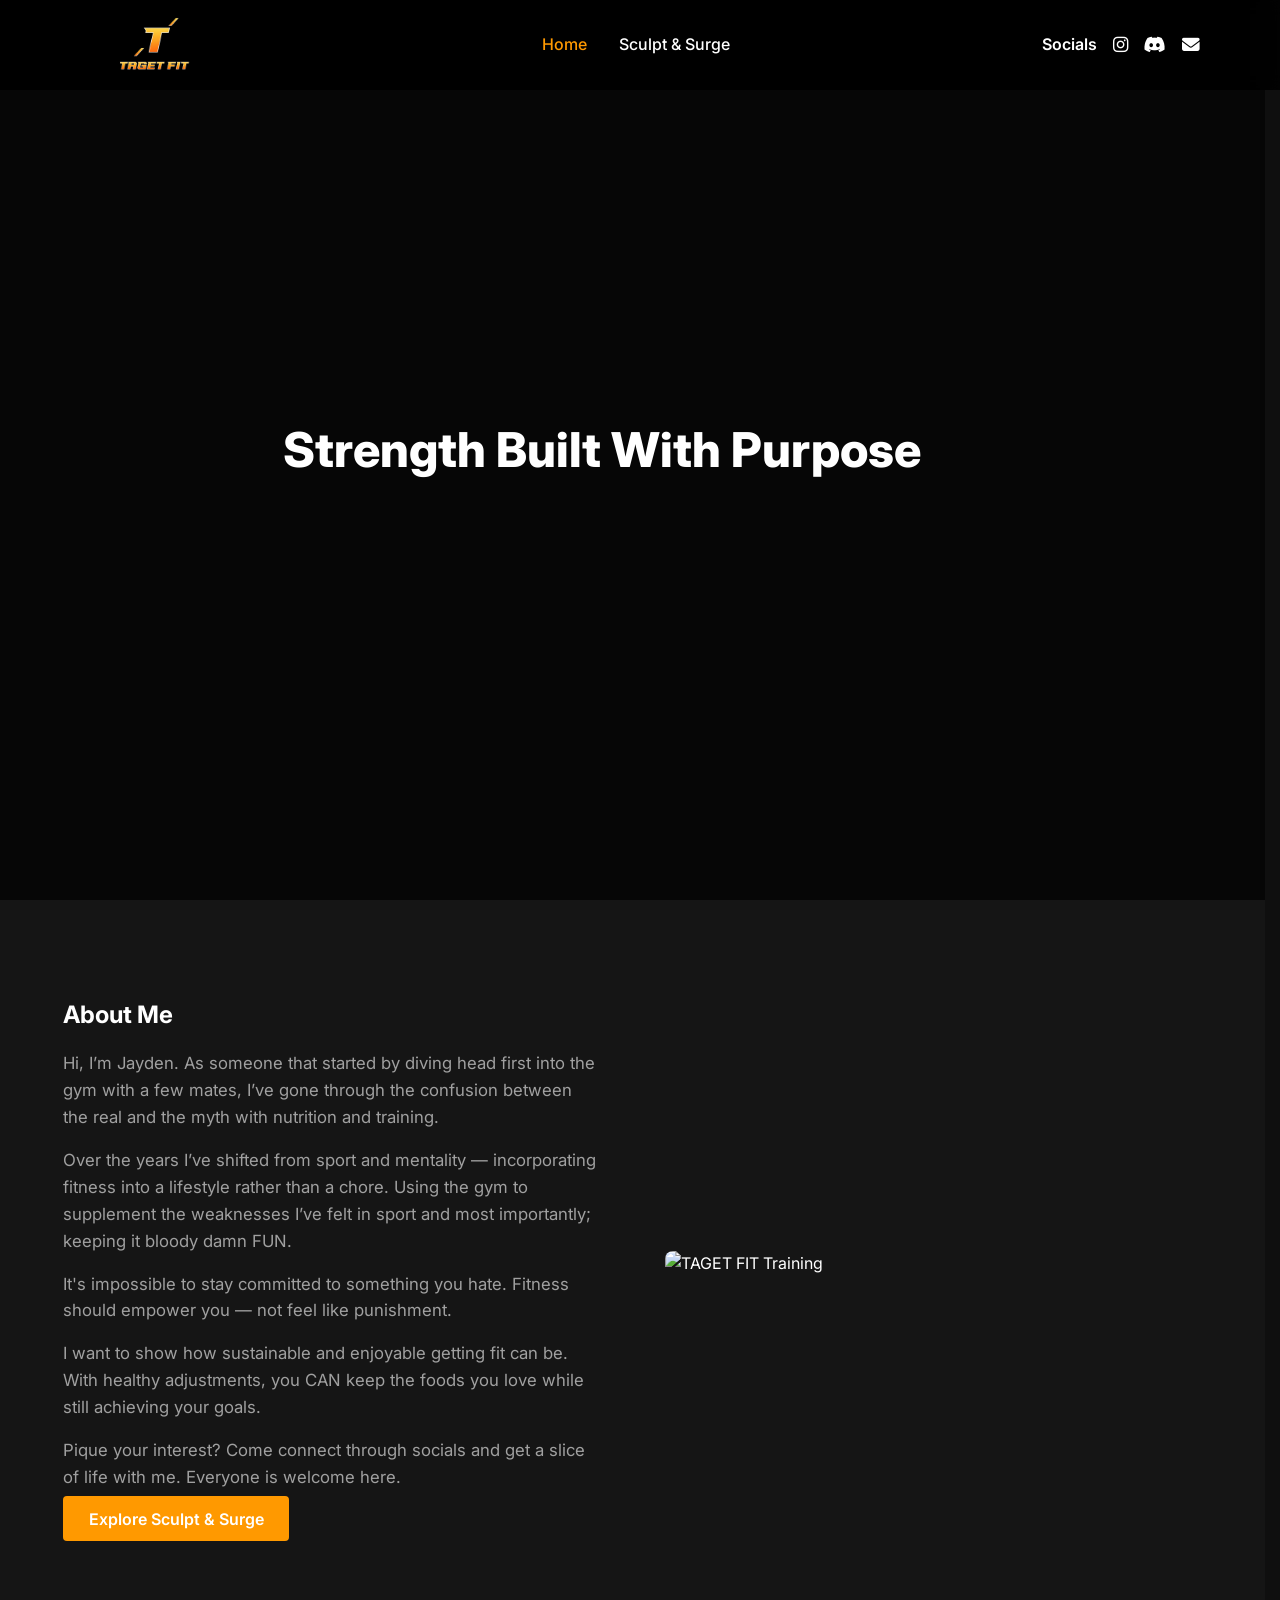
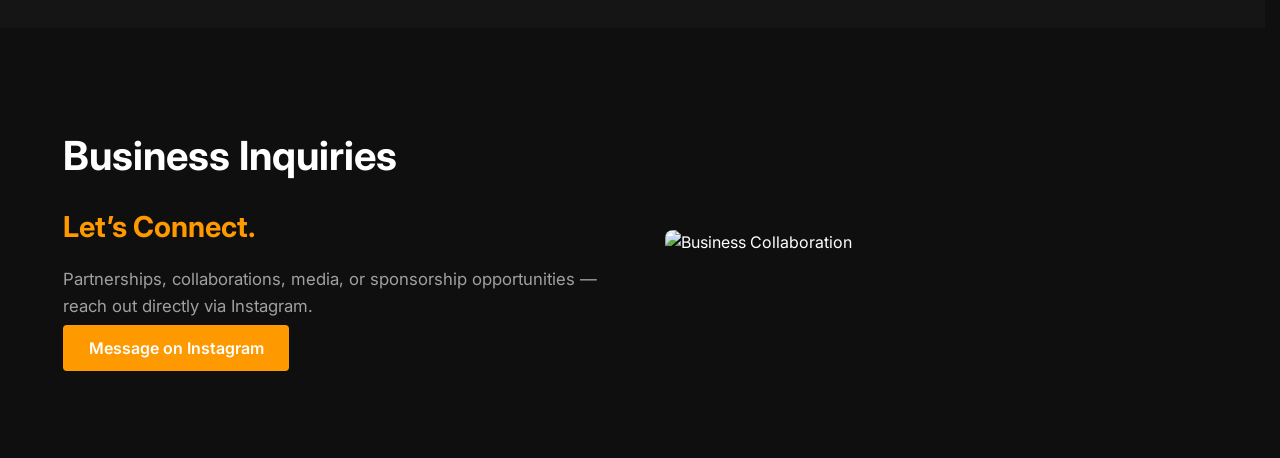
==== index.html @ 7ce8f403 "Add files via upload" ====
<!DOCTYPE html>
<html lang="en">
  
<head>
  <meta charset="UTF-8" />
  <meta name="viewport" content="width=device-width, initial-scale=1.0" />
  <meta name="description" content="TAGET FIT personal training in Sydney. Structured strength and fat loss programs built for real results." />
  <title>TAGET FIT | Personal Training Sydney</title>

  <link rel="preconnect" href="https://fonts.googleapis.com">
  <link href="https://fonts.googleapis.com/css2?family=Inter:wght@400;600;700;800&display=swap" rel="stylesheet">

  <link rel="stylesheet" href="./css/style.css">
  <link rel="stylesheet" href="https://cdnjs.cloudflare.com/ajax/libs/font-awesome/6.5.0/css/all.min.css">
</head>
<body>

<header class="navbar">
  <div class="container nav-content">
    <a href="index.html" class="logo">
      <img src="assets/logo.png" alt="TAGET FIT Logo">
    </a>
    <nav>
      <ul class="nav-links">
        <li><a href="index.html" class="active">Home</a></li>
        <li><a href="sculptandsurge.html">Sculpt & Surge</a></li>
        <!-- <li><a href="about.html">About</a></li>
        <li><a href="contact.html">Contact</a></li> -->
      </ul>
    </nav>
    <div class="nav-socials">
      <span class="social-label">Socials</span>

      <a href="https://www.instagram.com/taget_fit/?hl=en" target="_blank" class="social-icon">
        <i class="fab fa-instagram"></i>
      </a>

      <a href="https://discord.gg/jQryBeS4" target="_blank" class="social-icon">
        <i class="fab fa-discord"></i>
      </a>

      <a href="mailto:tagetfitnow@gmail.com" class="social-icon">
        <i class="fas fa-envelope"></i>
      </a>
    </div>
  </div>
</header>

<!-- ===== HERO VIDEO ===== -->
<section class="hero-video">
  <video autoplay muted loop playsinline class="hero-bg-video">
    <source src="assets/video.mp4" type="video/mp4">
  </video>

  <div class="hero-overlay"></div>

  <div class="container hero-content">
    <h1>Strength Built With Purpose</h1>
    <!-- <p>Structured coaching built for serious transformation.</p> -->
    <!-- <a href="sculptandsurge.html" class="btn-primary">View Programs</a> -->
  </div>
</section>


<!-- ===== ABOUT SECTION ===== -->
<section class="about-home">
  <div class="container about-home-grid">

    <div class="about-home-text">
      <h2>About Me</h2>

      <p>
        Hi, I’m Jayden. As someone that started by diving head first into the gym
        with a few mates, I’ve gone through the confusion between the real and
        the myth with nutrition and training.
      </p>

      <p>
        Over the years I’ve shifted from sport and mentality — incorporating
        fitness into a lifestyle rather than a chore. Using the gym to supplement
        the weaknesses I’ve felt in sport and most importantly; keeping it
        bloody damn FUN.
      </p>

      <p>
        It's impossible to stay committed to something you hate. Fitness should
        empower you — not feel like punishment.
      </p>

      <p>
        I want to show how sustainable and enjoyable getting fit can be.
        With healthy adjustments, you CAN keep the foods you love while
        still achieving your goals.
      </p>

      <p>
        Pique your interest? Come connect through socials and get a
        slice of life with me. Everyone is welcome here.
      </p>

      <a href="sculptandsurge.html" class="btn-primary">
        Explore Sculpt & Surge
      </a>
    </div>

    <div class="about-home-image">
      <img src="assets/images/about.jpg" alt="TAGET FIT Training">
    </div>

  </div>
</section>

<!-- ===== BUSINESS INQUIRIES ===== -->
<section class="business-section">
  <div class="container business-grid">

    <div class="business-text">
      <h2>Business Inquiries</h2>
      <p class="business-highlight">Let’s Connect.</p>
      <p>
        Partnerships, collaborations, media, or sponsorship opportunities —
        reach out directly via Instagram.
      </p>

      <a href="https://www.instagram.com/taget_fit/?hl=en"
         target="_blank"
         class="btn-primary">
        Message on Instagram
      </a>
    </div>

    <div class="business-image">
      <img src="assets/images/business.jpg" alt="Business Collaboration">
    </div>

  </div>
</section>


<!-- ===== SERVICES PREVIEW ===== -->
<!-- <section class="services-detailed">
  <div class="container">

    <div class="page-hero" style="padding:0; background:none;">
      <h1 style="font-size:2.2rem;">Coaching Services</h1>
      <p>Structured programs designed for measurable results.</p>
    </div>

    <div class="service-block">
      <div class="service-text">
        <h2>1-on-1 Personal Training</h2>
        <p>
          Private strength-focused coaching tailored to your goals.
        </p>
        <a href="sculptandsurge.html" class="btn-primary">Learn More</a>
      </div>
    </div>

    <div class="service-block">
      <div class="service-text">
        <h2>Online Coaching</h2>
        <p>
          Fully customised remote training with weekly accountability.
        </p>
        <a href="sculptandsurge.html" class="btn-primary">Explore Online Coaching</a>
      </div>
    </div>

  </div>
</section> -->
---- css/style.css ----
/* ===== RESET ===== */
* {
  margin: 0;
  padding: 0;
  box-sizing: border-box;
}

html {
  scroll-behavior: smooth;
  scrollbar-gutter: stable;
  overflow-y: scroll;
}

/* ===== VARIABLES ===== */
:root {
  --primary: #ff9900;
  --dark: #0f0f0f;
  --light: #ffffff;
  --gray: #a0a0a0;
  --max-width: 1200px;
}

/* ===== GLOBAL ===== */
body {
  font-family: 'Inter', sans-serif;
  background-color: var(--dark);
  color: var(--light);
  line-height: 1.6;
}

.container {
  width: 90%;
  max-width: var(--max-width);
  margin: 0 auto;
}

h1 {
  font-size: 3rem;
  font-weight: 800;
  line-height: 1.2;
}

p {
  color: var(--gray);
  margin: 1rem 0;
  font-size: 1.05rem;
}

/* ===== NAVBAR ===== */
.navbar {
  position: fixed;
  height: 90px;
  width: 100%;
  display: flex;
  align-items: center;
  background: rgba(0, 0, 0, 0.85);
  backdrop-filter: blur(10px);
  padding: 0 0;          
  z-index: 1000;
}

.nav-content {
  display: flex;
  justify-content: space-between;
  align-items: center;
  height: 100%;
  padding: 0 1rem;
}

.logo img {
  height: 120px;  
  width: auto;
  padding-top: 20px;
}

/* ===== NAV LINKS ===== */
.nav-links {
  list-style: none;
  display: flex;
  gap: 2rem;
}

.nav-links a {
  text-decoration: none;
  color: var(--light);
  font-weight: 500;
  transition: 0.3s ease;
}

.nav-links a:hover,
.nav-links a.active {
  color: var(--primary);
}

/* ===== SOCIALS SECTION ===== */
.nav-socials {
  display: flex;
  align-items: center;
  gap: 1rem;
}

.social-label {
  font-weight: 600;
  color: var(--light);
}

.social-icon {
  color: var(--light);
  font-size: 1.1rem;
  transition: 0.3s ease;
}

.social-icon:hover {
  color: var(--primary);
  transform: translateY(-2px);
}

/* ===== BUTTONS ===== */
.btn-primary {
  background: var(--primary);
  color: var(--light);
  padding: 0.8rem 1.6rem;
  text-decoration: none;
  font-weight: 600;
  border-radius: 4px;
  transition: 0.3s ease;
}

.btn-primary:hover {
  background: #ff9900;
  color: var(--dark);
}

.btn-secondary {
  border: 2px solid var(--light);
  padding: 0.8rem 1.6rem;
  text-decoration: none;
  font-weight: 600;
  border-radius: 4px;
  margin-left: 1rem;
  transition: 0.3s ease;
}

.btn-secondary:hover {
  background: var(--light);
  color: var(--dark);
}
/* ===== HERO VIDEO ===== */
.hero-video {
  position: relative;
  height: 100vh;
  width: 100%;
  overflow: hidden;
}

.hero-bg-video {
  position: absolute;
  top: 50%;
  left: 50%;
  min-width: 100%;
  min-height: 100%;
  transform: translate(-50%, -50%);
  object-fit: cover;
  z-index: 1;
}

.hero-overlay {
  position: absolute;
  inset: 0;
  background: rgba(0,0,0,0.6);
  z-index: 2;
}

.hero-content {
  position: relative;
  z-index: 3;
  height: 100%;
  display: flex;
  flex-direction: column;
  justify-content: center;
  max-width: 700px;
}
/* ===== HERO ===== */
.hero {
  min-height: calc(100vh - 90px);
  display: flex;
  align-items: center;
}

.hero-grid {
  display: grid;
  grid-template-columns: 1fr 1fr;
  gap: 4rem;
  align-items: center;
}

.hero-image img {
  width: 100%;
  border-radius: 8px;
  object-fit: cover;
}

.hero-buttons {
  margin-top: 1.5rem;
}

/* ===== PAGE HERO ===== */
.page-hero {
  padding: 120px 0 80px;
  text-align: center;
  background: #111;
}

.page-hero h1 {
  font-size: 2.8rem;
}

/* ===== ABOUT HOME ===== */
.about-home {
  padding: 6rem 0;
  background: #151515;
}

.about-home-grid {
  display: grid;
  grid-template-columns: 1fr 1fr;
  gap: 4rem;
  align-items: center;
}

.about-home-image img {
  width: 100%;
  border-radius: 8px;
}

/* ===== BUSINESS SECTION ===== */
.business-section {
  padding: 6rem 0;
  background: #0f0f0f;
}

.business-grid {
  display: grid;
  grid-template-columns: 1fr 1fr;
  gap: 4rem;
  align-items: center;
}

.business-text h2 {
  font-size: 2.5rem;
  margin-bottom: 1rem;
}

.business-highlight {
  font-size: 1.8rem;
  font-weight: 700;
  color: var(--primary);
  margin-bottom: 1rem;
}

.business-image img {
  width: 100%;
  border-radius: 8px;
}
/* ===== SERVICE LAYOUT ===== */
.split-layout {
  padding: 4rem 0;
  border-bottom: 1px solid rgba(255,255,255,0.08);
}

.service-intro {
  font-size: 1.1rem;
  margin-bottom: 1.5rem;
  opacity: 0.85;
}

.service-gif {
  margin: 1.5rem 0 2rem 0;
}

.service-gif img {
  width: 100%;
  max-width: 500px;
  border-radius: 12px;
}

.service-list {
  margin-bottom: 2rem;
  padding-left: 1.2rem;
}

.service-list li {
  margin-bottom: 0.6rem;
  opacity: 0.9;
}

/* Button spacing */
.btn-service {
  display: inline-block;
  margin-top: 1rem;
  padding: 14px 28px;
  font-weight: 600;
}

/* ========================= */
/* TRADITIONAL SECTION */
/* ========================= */

.traditional-section {
  padding: 100px 0;
}

.traditional-grid {
  display: grid;
  grid-template-columns: 1fr 1.2fr;
  gap: 60px;
  align-items: center;
}

.traditional-image img {
  width: 100%;
  max-width: 450px;
  border-radius: 10px;
}

.traditional-text p {
  margin-bottom: 15px;
  line-height: 1.7;
}

.thoughts {
  font-style: italic;
  opacity: 0.85;
}

.transition {
  margin-top: 25px;
  font-weight: 700;
}

/* ========================= */
/* PROGRAM INTRO */
/* ========================= */

.program-intro {
  padding: 100px 0;
  text-align: center;
  background: #111;
}

.program-intro p {
  max-width: 800px;
  margin: 15px auto;
}

/* ============================= */
/* PROGRAM SECTIONS */
/* ============================= */

.program-section{
  padding:100px 0;
}

.program-layout{
  max-width:800px;
}

.program-layout h2{
  font-size:2rem;
  margin-bottom:15px;
}

.program-layout p{
  margin-bottom:20px;
  line-height:1.7;
}

.program-layout ul{
  margin-bottom:30px;
  padding-left:20px;
}

.program-layout li{
  margin-bottom:8px;
}

.alt-section{
  background:#111;
}

/* ========================= */
/* SURGE COMPARISON GRID */
/* ========================= */

.comparison-grid{
  display:grid;
  grid-template-columns:1fr 1fr;
  gap:40px;
  margin-top:40px;
  margin-bottom:40px;
}

.comparison-card{
  background:#1a1a1a;
  padding:30px;
  border-radius:8px;
  border:1px solid rgba(255,255,255,0.08);
}

.comparison-card h3{
  margin-bottom:15px;
  font-size:1.4rem;
}

.comparison-card p{
  margin-bottom:12px;
  line-height:1.7;
}

.comparison-list{
  list-style:none;
  padding:0;
  margin:15px 0;
}

.comparison-list li{
  margin-bottom:8px;
  position:relative;
  padding-left:18px;
}

.comparison-list li::before{
  content:"•";
  position:absolute;
  left:0;
  color:#fff;
}

.comparison-end{
  margin-top:15px;
  opacity:0.9;
}

/* ========================= */
/* PROGRAM SYSTEM */
/* ========================= */

.program-system {
  padding: 100px 0;
  background: #111;
}

.stage {
  margin-top: 40px;
}

.stage ul {
  padding-left: 20px;
}


/* ========================= */
/* DISCLAIMER */
/* ========================= */

.disclaimer-section {
  padding: 100px 0;
  text-align: center;
}

.disclaimer-section p {
  max-width: 700px;
  margin: 12px auto;
}

.disclaimer-end {
  font-weight: 600;
}

/* ===== RESPONSIVE ===== */
@media (max-width: 900px) {

  h1 {
    font-size: 2.2rem;
  }

  .nav-links {
    display: none;
  }

  .hero-grid,
  .about-grid,
  .contact-grid {
    grid-template-columns: 1fr;
  }

  .hero-buttons {
    display: flex;
    flex-direction: column;
  }

  .btn-secondary {
    margin-left: 0;
    margin-top: 1rem;
  }

  .logo img {
    height: 36px;
  }
  .about-home-grid,
  .business-grid {
  grid-template-columns: 1fr;
  }
}
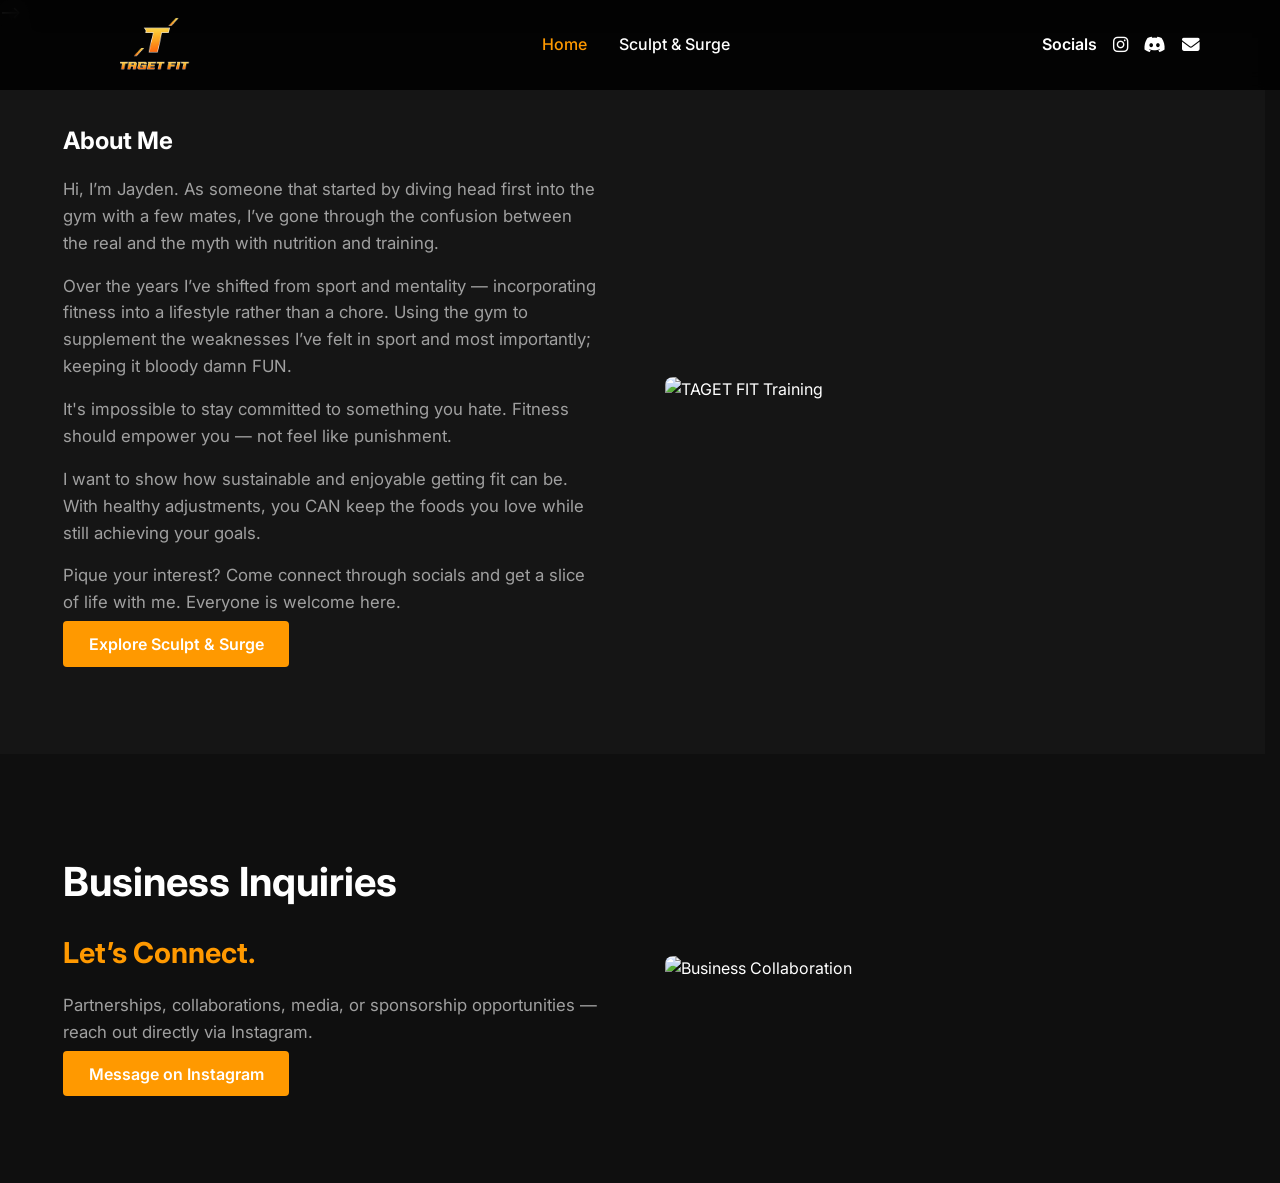
==== commit 6165e904: "Fix HTML formatting and structure" ====
--- a/index.html
+++ b/index.html
@@ -47,7 +47,8 @@
 </header>
 
 <!-- ===== HERO VIDEO ===== -->
-<section class="hero-video">
+  
+<!-- <section class="hero-video">
   <video autoplay muted loop playsinline class="hero-bg-video">
     <source src="assets/video.mp4" type="video/mp4">
   </video>
@@ -59,7 +60,7 @@
     <!-- <p>Structured coaching built for serious transformation.</p> -->
     <!-- <a href="sculptandsurge.html" class="btn-primary">View Programs</a> -->
   </div>
-</section>
+</section> -->
 
 
 <!-- ===== ABOUT SECTION ===== -->
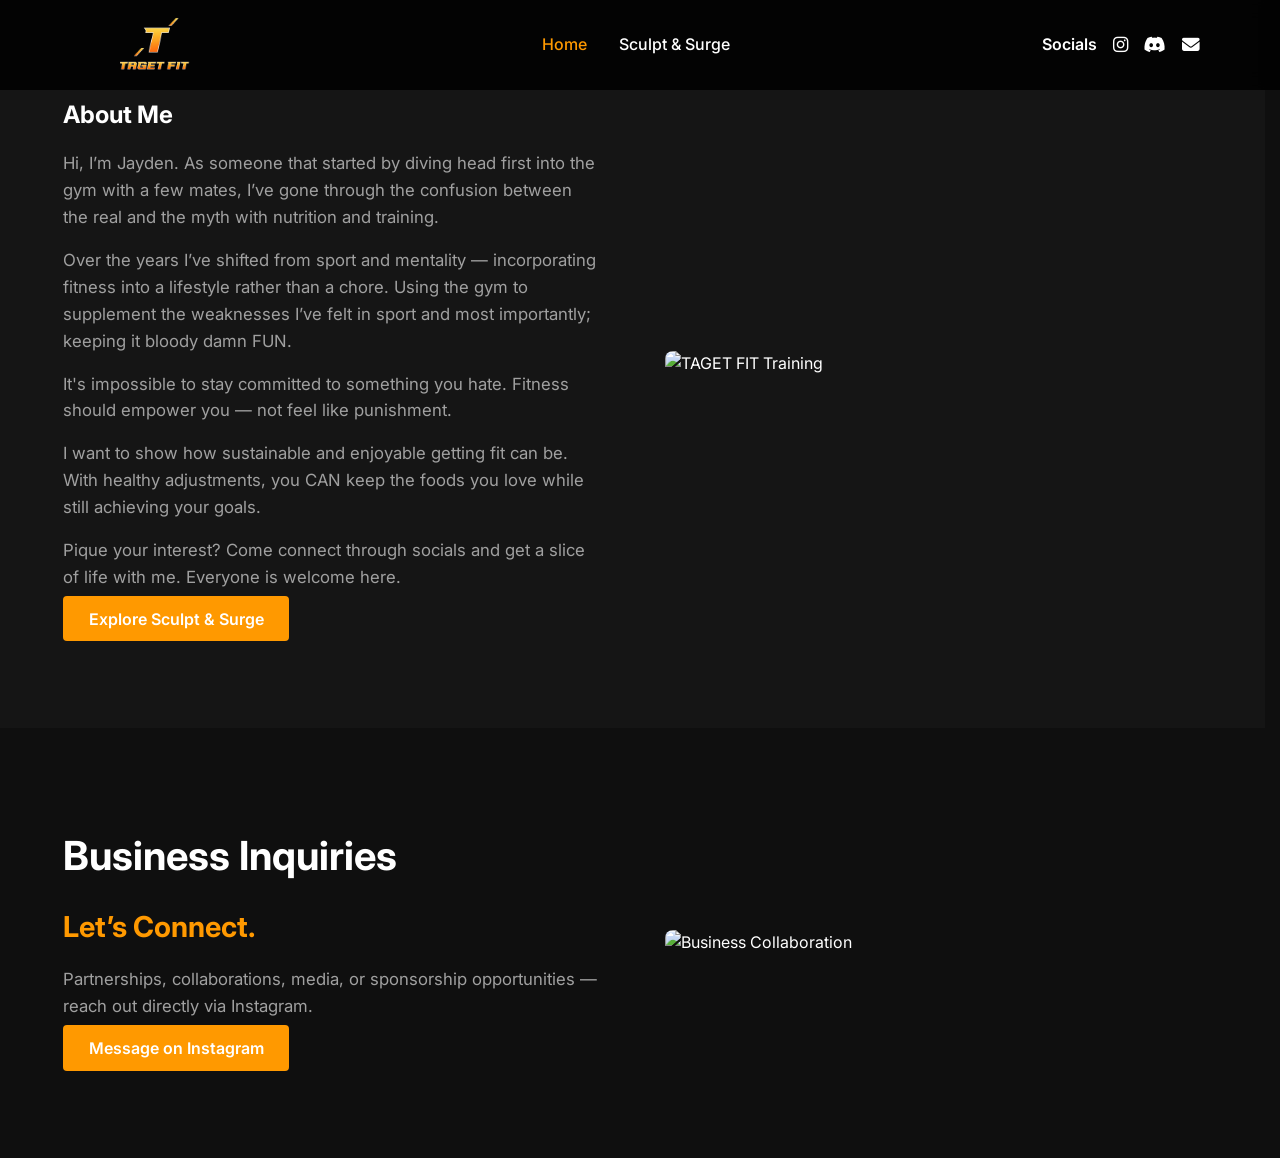
==== commit 16b3582f: "Restore index.html structure and content" ====
--- a/index.html
+++ b/index.html
@@ -57,8 +57,6 @@
 
   <div class="container hero-content">
     <h1>Strength Built With Purpose</h1>
-    <!-- <p>Structured coaching built for serious transformation.</p> -->
-    <!-- <a href="sculptandsurge.html" class="btn-primary">View Programs</a> -->
   </div>
 </section> -->
 
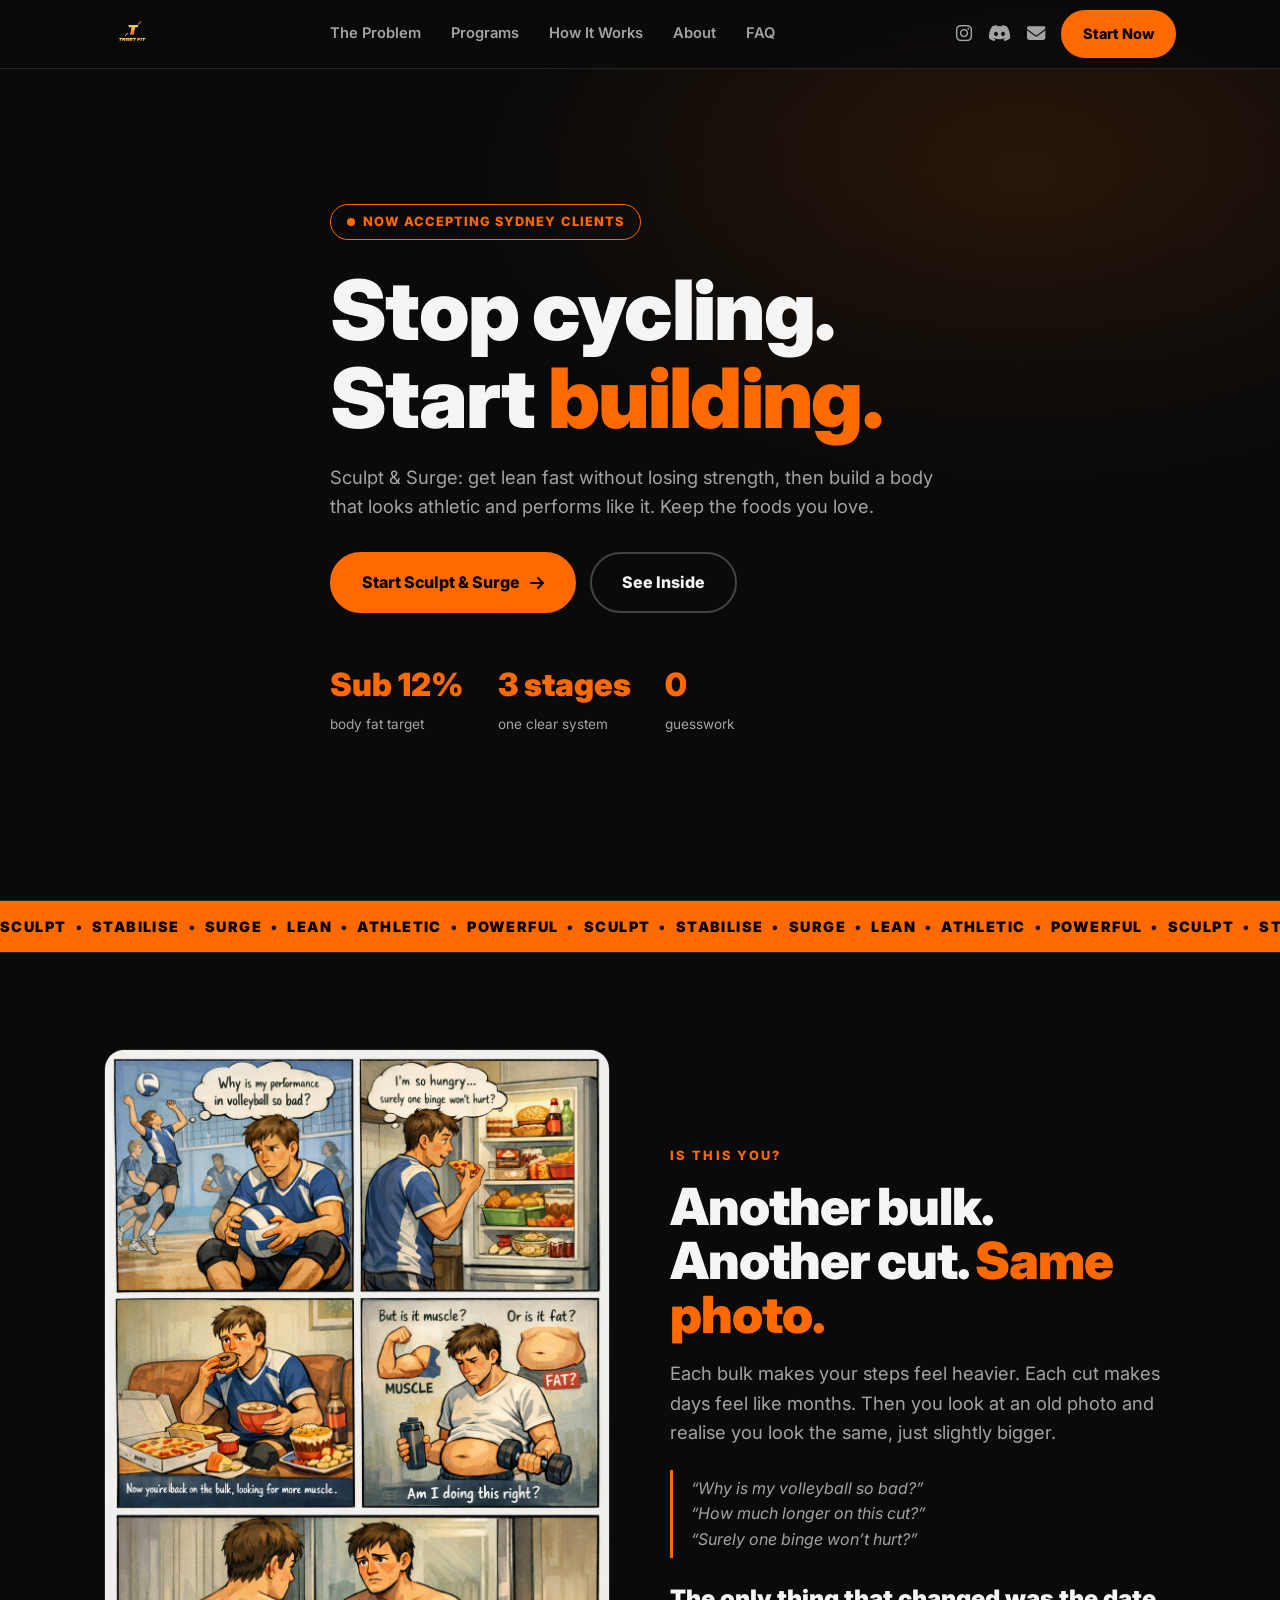
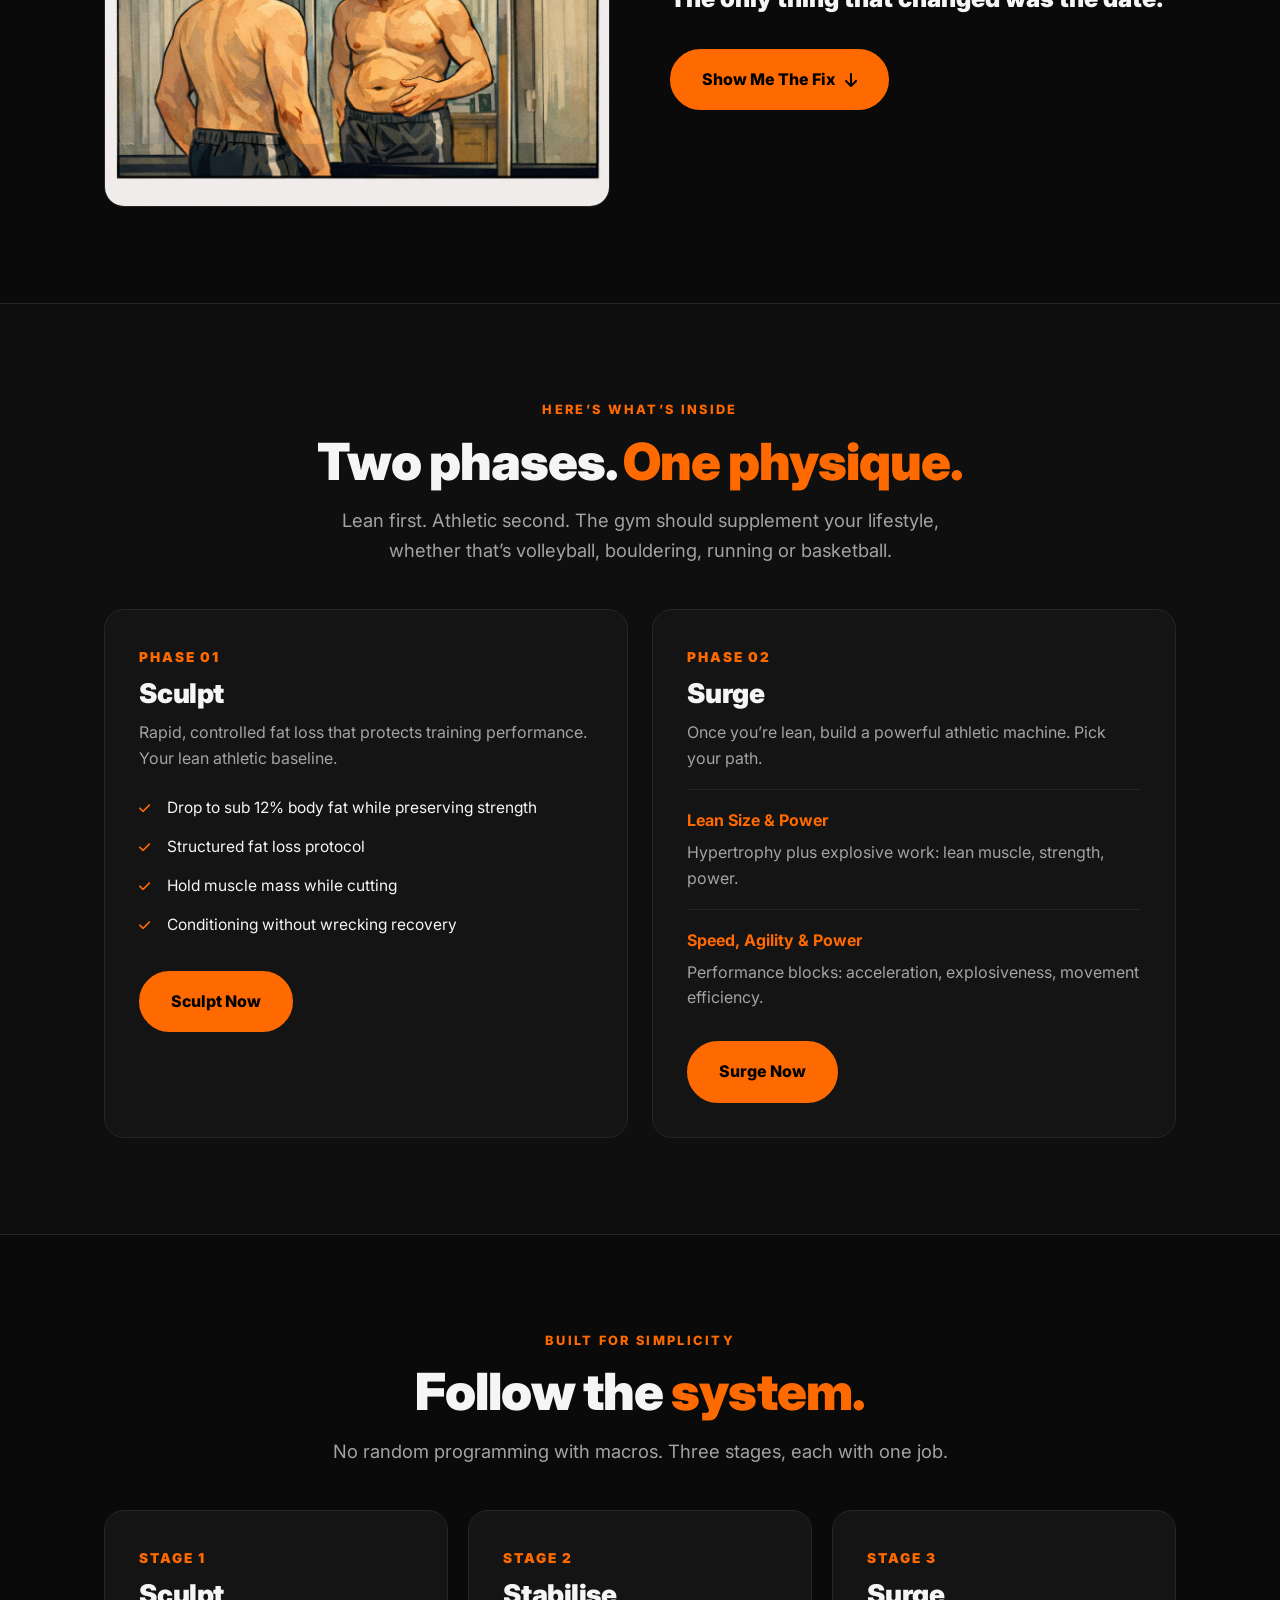
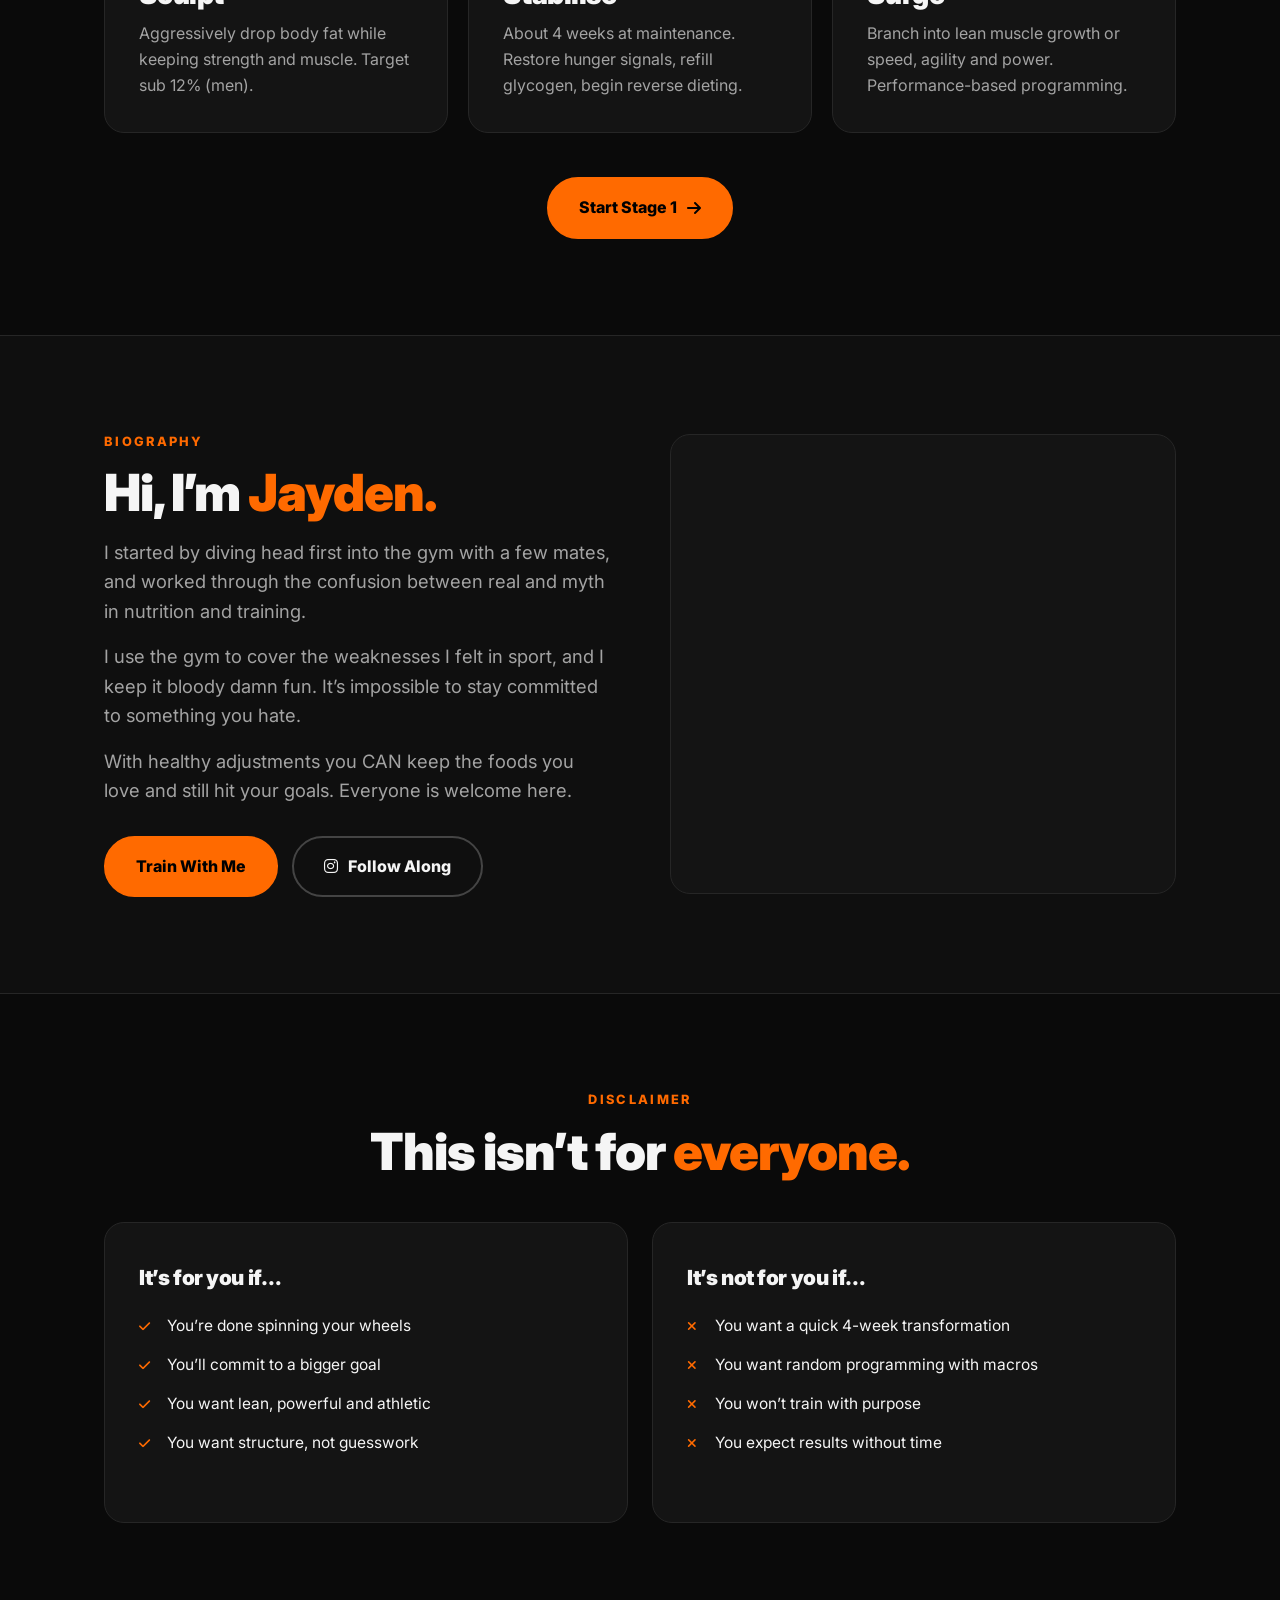
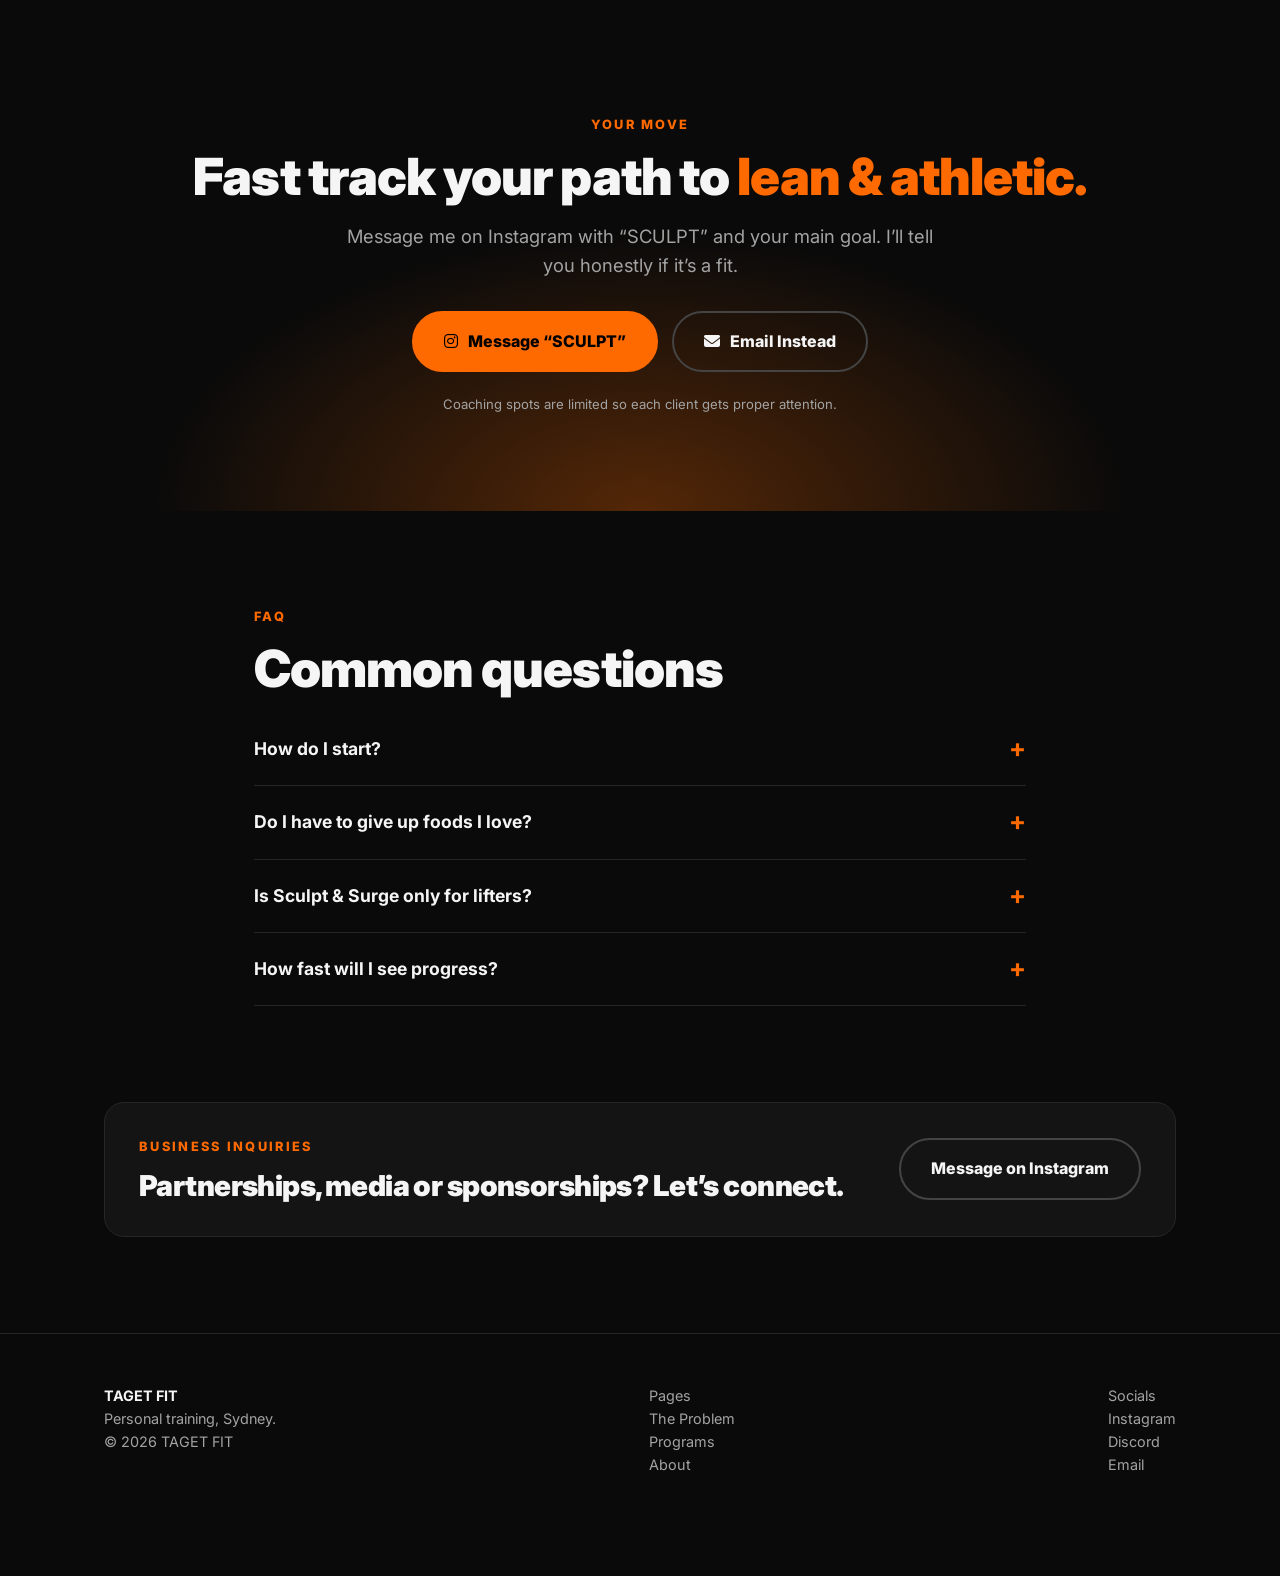
==== commit 54cee13b: "Add files via upload" ====
--- a/index.html
+++ b/index.html
@@ -1,169 +1,306 @@
-<!DOCTYPE html>
-<html lang="en">
-  
-<head>
-  <meta charset="UTF-8" />
-  <meta name="viewport" content="width=device-width, initial-scale=1.0" />
-  <meta name="description" content="TAGET FIT personal training in Sydney. Structured strength and fat loss programs built for real results." />
-  <title>TAGET FIT | Personal Training Sydney</title>
-
-  <link rel="preconnect" href="https://fonts.googleapis.com">
-  <link href="https://fonts.googleapis.com/css2?family=Inter:wght@400;600;700;800&display=swap" rel="stylesheet">
-
-  <link rel="stylesheet" href="./css/style.css">
-  <link rel="stylesheet" href="https://cdnjs.cloudflare.com/ajax/libs/font-awesome/6.5.0/css/all.min.css">
-</head>
-<body>
-
-<header class="navbar">
-  <div class="container nav-content">
-    <a href="index.html" class="logo">
-      <img src="assets/logo.png" alt="TAGET FIT Logo">
-    </a>
-    <nav>
-      <ul class="nav-links">
-        <li><a href="index.html" class="active">Home</a></li>
-        <li><a href="sculptandsurge.html">Sculpt & Surge</a></li>
-        <!-- <li><a href="about.html">About</a></li>
-        <li><a href="contact.html">Contact</a></li> -->
-      </ul>
-    </nav>
-    <div class="nav-socials">
-      <span class="social-label">Socials</span>
-
-      <a href="https://www.instagram.com/taget_fit/?hl=en" target="_blank" class="social-icon">
-        <i class="fab fa-instagram"></i>
-      </a>
-
-      <a href="https://discord.gg/jQryBeS4" target="_blank" class="social-icon">
-        <i class="fab fa-discord"></i>
-      </a>
-
-      <a href="mailto:tagetfitnow@gmail.com" class="social-icon">
-        <i class="fas fa-envelope"></i>
-      </a>
-    </div>
-  </div>
-</header>
-
-<!-- ===== HERO VIDEO ===== -->
-  
-<!-- <section class="hero-video">
-  <video autoplay muted loop playsinline class="hero-bg-video">
-    <source src="assets/video.mp4" type="video/mp4">
-  </video>
-
-  <div class="hero-overlay"></div>
-
-  <div class="container hero-content">
-    <h1>Strength Built With Purpose</h1>
-  </div>
-</section> -->
-
-
-<!-- ===== ABOUT SECTION ===== -->
-<section class="about-home">
-  <div class="container about-home-grid">
-
-    <div class="about-home-text">
-      <h2>About Me</h2>
-
-      <p>
-        Hi, I’m Jayden. As someone that started by diving head first into the gym
-        with a few mates, I’ve gone through the confusion between the real and
-        the myth with nutrition and training.
-      </p>
-
-      <p>
-        Over the years I’ve shifted from sport and mentality — incorporating
-        fitness into a lifestyle rather than a chore. Using the gym to supplement
-        the weaknesses I’ve felt in sport and most importantly; keeping it
-        bloody damn FUN.
-      </p>
-
-      <p>
-        It's impossible to stay committed to something you hate. Fitness should
-        empower you — not feel like punishment.
-      </p>
-
-      <p>
-        I want to show how sustainable and enjoyable getting fit can be.
-        With healthy adjustments, you CAN keep the foods you love while
-        still achieving your goals.
-      </p>
-
-      <p>
-        Pique your interest? Come connect through socials and get a
-        slice of life with me. Everyone is welcome here.
-      </p>
-
-      <a href="sculptandsurge.html" class="btn-primary">
-        Explore Sculpt & Surge
-      </a>
-    </div>
-
-    <div class="about-home-image">
-      <img src="assets/images/about.jpg" alt="TAGET FIT Training">
-    </div>
-
-  </div>
-</section>
-
-<!-- ===== BUSINESS INQUIRIES ===== -->
-<section class="business-section">
-  <div class="container business-grid">
-
-    <div class="business-text">
-      <h2>Business Inquiries</h2>
-      <p class="business-highlight">Let’s Connect.</p>
-      <p>
-        Partnerships, collaborations, media, or sponsorship opportunities —
-        reach out directly via Instagram.
-      </p>
-
-      <a href="https://www.instagram.com/taget_fit/?hl=en"
-         target="_blank"
-         class="btn-primary">
-        Message on Instagram
-      </a>
-    </div>
-
-    <div class="business-image">
-      <img src="assets/images/business.jpg" alt="Business Collaboration">
-    </div>
-
-  </div>
-</section>
-
-
-<!-- ===== SERVICES PREVIEW ===== -->
-<!-- <section class="services-detailed">
-  <div class="container">
-
-    <div class="page-hero" style="padding:0; background:none;">
-      <h1 style="font-size:2.2rem;">Coaching Services</h1>
-      <p>Structured programs designed for measurable results.</p>
-    </div>
-
-    <div class="service-block">
-      <div class="service-text">
-        <h2>1-on-1 Personal Training</h2>
-        <p>
-          Private strength-focused coaching tailored to your goals.
-        </p>
-        <a href="sculptandsurge.html" class="btn-primary">Learn More</a>
-      </div>
-    </div>
-
-    <div class="service-block">
-      <div class="service-text">
-        <h2>Online Coaching</h2>
-        <p>
-          Fully customised remote training with weekly accountability.
-        </p>
-        <a href="sculptandsurge.html" class="btn-primary">Explore Online Coaching</a>
-      </div>
-    </div>
-
-  </div>
-</section> -->
+<!DOCTYPE html>
+<html lang="en">
+<head>
+<meta charset="UTF-8">
+<meta name="viewport" content="width=device-width, initial-scale=1.0">
+<meta name="description" content="TAGET FIT: Sculpt & Surge. Get lean, then get athletic. Structured strength and fat loss coaching in Sydney.">
+<title>TAGET FIT | Sculpt & Surge</title>
+<link rel="preconnect" href="https://fonts.googleapis.com">
+<link href="https://fonts.googleapis.com/css2?family=Inter:wght@400;600;800;900&display=swap" rel="stylesheet">
+<link rel="stylesheet" href="https://cdnjs.cloudflare.com/ajax/libs/font-awesome/6.5.0/css/all.min.css">
+<style>
+:root{--o:#ff6a00;--o2:#ff8a2b;--bg:#0a0a0a;--card:#141414;--line:#262626;--tx:#f5f5f5;--mut:#a3a3a3}
+*{box-sizing:border-box;margin:0;padding:0}
+html{scroll-behavior:smooth;scroll-padding-top:80px}
+body{background:var(--bg);color:var(--tx);font-family:Inter,system-ui,sans-serif;line-height:1.6;overflow-x:hidden}
+img{max-width:100%;display:block}
+a{color:inherit;text-decoration:none}
+.wrap{max-width:1120px;margin:0 auto;padding:0 24px}
+section{padding:96px 0}
+h1,h2,h3{line-height:1.05;letter-spacing:-.02em;font-weight:900}
+h1{font-size:clamp(2.6rem,7vw,5.2rem)}
+h2{font-size:clamp(2rem,4.5vw,3.2rem);margin-bottom:18px}
+.eyebrow{color:var(--o);font-weight:800;font-size:.8rem;letter-spacing:.18em;text-transform:uppercase;margin-bottom:14px;display:block}
+.lead{color:var(--mut);font-size:1.15rem;max-width:620px}
+.o{color:var(--o)}
+/* buttons */
+.btn{display:inline-flex;align-items:center;gap:10px;background:var(--o);color:#000;font-weight:800;padding:16px 30px;border-radius:999px;border:2px solid var(--o);transition:.25s;cursor:pointer;font-size:1rem;font-family:inherit}
+.btn:hover{background:var(--o2);transform:translateY(-2px);box-shadow:0 10px 30px rgba(255,106,0,.35)}
+.btn.ghost{background:transparent;color:var(--tx);border-color:#444}
+.btn.ghost:hover{border-color:var(--o);color:var(--o);box-shadow:none}
+.btn.sm{padding:10px 20px;font-size:.9rem}
+.pulse{animation:pulse 2.2s infinite}
+@keyframes pulse{0%{box-shadow:0 0 0 0 rgba(255,106,0,.55)}70%{box-shadow:0 0 0 16px rgba(255,106,0,0)}100%{box-shadow:0 0 0 0 rgba(255,106,0,0)}}
+.cta-row{display:flex;gap:14px;flex-wrap:wrap;margin-top:30px}
+.center{text-align:center}.center .lead{margin:0 auto}.center .cta-row{justify-content:center}
+/* nav */
+.nav{position:fixed;top:0;left:0;right:0;z-index:50;background:rgba(10,10,10,.82);backdrop-filter:blur(14px);border-bottom:1px solid var(--line)}
+.nav .wrap{display:flex;align-items:center;justify-content:space-between;height:68px}
+.logo img{height:38px}
+.logo span{font-weight:900;letter-spacing:.04em}
+.links{display:flex;gap:30px;font-size:.92rem;font-weight:600;color:var(--mut)}
+.links a:hover{color:var(--o)}
+.nav-r{display:flex;align-items:center;gap:16px}
+.soc a{color:var(--mut);font-size:1.15rem;margin-left:12px}.soc a:hover{color:var(--o)}
+/* hero */
+.hero{position:relative;min-height:100vh;display:flex;align-items:center;padding:120px 0 80px;background:radial-gradient(900px 500px at 80% 20%,rgba(255,106,0,.22),transparent 60%),var(--bg)}
+.hero video{position:absolute;inset:0;width:100%;height:100%;object-fit:cover;opacity:.28}
+.hero:after{content:"";position:absolute;inset:0;background:linear-gradient(180deg,rgba(10,10,10,.3),var(--bg))}
+.hero .wrap{position:relative;z-index:2}
+.badge{display:inline-flex;align-items:center;gap:8px;border:1px solid var(--o);color:var(--o);padding:7px 16px;border-radius:999px;font-size:.8rem;font-weight:800;letter-spacing:.08em;margin-bottom:26px}
+.dot{width:8px;height:8px;border-radius:50%;background:var(--o);animation:blink 1.4s infinite}
+@keyframes blink{50%{opacity:.2}}
+.hero p.lead{margin-top:22px}
+.proof{display:flex;gap:34px;margin-top:46px;flex-wrap:wrap}
+.proof b{display:block;font-size:2rem;color:var(--o);font-weight:900}
+.proof span{color:var(--mut);font-size:.85rem}
+/* marquee */
+.marq{border-block:1px solid var(--line);background:var(--o);color:#000;overflow:hidden;white-space:nowrap;padding:14px 0;font-weight:900;letter-spacing:.1em;text-transform:uppercase;font-size:.9rem}
+.marq div{display:inline-block;animation:mq 28s linear infinite}
+@keyframes mq{to{transform:translateX(-50%)}}
+/* split */
+.split{display:grid;grid-template-columns:1fr 1fr;gap:60px;align-items:center}
+.frame{border-radius:20px;overflow:hidden;border:1px solid var(--line);background:var(--card);min-height:320px}
+.frame img{width:100%;height:100%;object-fit:cover}
+.thoughts{border-left:3px solid var(--o);padding:6px 0 6px 18px;margin:22px 0;color:var(--mut);font-style:italic}
+.punch{font-size:1.5rem;font-weight:900;margin-top:22px}
+/* cards */
+.grid2{display:grid;grid-template-columns:1fr 1fr;gap:24px;margin-top:44px}
+.grid3{display:grid;grid-template-columns:repeat(3,1fr);gap:20px;margin-top:44px}
+.card{background:var(--card);border:1px solid var(--line);border-radius:20px;padding:34px;transition:.3s}
+.card:hover{border-color:var(--o);transform:translateY(-6px)}
+.card .n{color:var(--o);font-weight:900;font-size:.85rem;letter-spacing:.14em}
+.card h3{font-size:1.7rem;margin:10px 0 12px}
+.card p{color:var(--mut)}
+.card ul{list-style:none;margin:18px 0 26px}
+.card li{padding:7px 0 7px 28px;position:relative;font-size:.97rem}
+.card li:before{content:"\f00c";font-family:"Font Awesome 6 Free";font-weight:900;color:var(--o);position:absolute;left:0;font-size:.8rem;top:10px}
+.sub{border-top:1px solid var(--line);margin-top:18px;padding-top:18px}
+.sub h4{color:var(--o);margin-bottom:6px}
+.alt{background:#0f0f0f;border-block:1px solid var(--line)}
+/* stats */
+.stat b{font-size:2.4rem;color:var(--o);font-weight:900;display:block}
+/* fit */
+.fit .card h3{font-size:1.3rem}
+.no li:before{content:"\f00d"}
+/* faq */
+details{border-bottom:1px solid var(--line);padding:22px 0}
+summary{cursor:pointer;font-weight:700;font-size:1.1rem;list-style:none;display:flex;justify-content:space-between;gap:20px}
+summary::-webkit-details-marker{display:none}
+summary:after{content:"+";color:var(--o);font-size:1.6rem;line-height:1}
+details[open] summary:after{content:"–"}
+details p{color:var(--mut);margin-top:12px;max-width:720px}
+/* final */
+.final{background:radial-gradient(700px 400px at 50% 100%,rgba(255,106,0,.3),transparent 70%),var(--bg);text-align:center}
+.small{color:var(--mut);font-size:.82rem;margin-top:22px}
+.biz{display:flex;justify-content:space-between;align-items:center;gap:24px;flex-wrap:wrap;background:var(--card);border:1px solid var(--line);border-radius:20px;padding:34px}
+footer{border-top:1px solid var(--line);padding:50px 0 100px;color:var(--mut);font-size:.9rem}
+footer .wrap{display:flex;justify-content:space-between;gap:30px;flex-wrap:wrap}
+footer a:hover{color:var(--o)}
+/* sticky mobile cta */
+.sticky{display:none;position:fixed;left:0;right:0;bottom:0;z-index:60;padding:12px 16px;background:rgba(10,10,10,.92);backdrop-filter:blur(12px);border-top:1px solid var(--line)}
+.sticky .btn{width:100%;justify-content:center}
+/* reveal */
+.rv{opacity:0;transform:translateY(28px);transition:.8s}
+.rv.in{opacity:1;transform:none}
+@media(max-width:860px){
+ section{padding:70px 0}.links,.soc{display:none}.split,.grid2,.grid3{grid-template-columns:1fr}.split{gap:34px}
+ .sticky{display:block}.nav .btn.sm{padding:9px 16px}
+}
+@media(prefers-reduced-motion:reduce){*{animation:none!important;transition:none!important}.rv{opacity:1;transform:none}}
+</style>
+</head>
+<body>
+
+<header class="nav">
+  <div class="wrap">
+    <a href="#top" class="logo"><img src="assets/logo.png" alt="TAGET FIT" onerror="this.outerHTML='<span>TAGET FIT</span>'"></a>
+    <nav class="links">
+      <a href="#story">The Problem</a>
+      <a href="#programs">Programs</a>
+      <a href="#system">How It Works</a>
+      <a href="#about">About</a>
+      <a href="#faq">FAQ</a>
+    </nav>
+    <div class="nav-r">
+      <div class="soc">
+        <a href="https://www.instagram.com/taget_fit/?hl=en" target="_blank" rel="noopener" aria-label="Instagram"><i class="fab fa-instagram"></i></a>
+        <a href="https://discord.gg/jQryBeS4" target="_blank" rel="noopener" aria-label="Discord"><i class="fab fa-discord"></i></a>
+        <a href="mailto:tagetfitnow@gmail.com" aria-label="Email"><i class="fas fa-envelope"></i></a>
+      </div>
+      <a href="#apply" class="btn sm">Start Now</a>
+    </div>
+  </div>
+</header>
+
+<!-- HERO -->
+<section class="hero" id="top">
+  <video autoplay muted loop playsinline><source src="assets/video.mp4" type="video/mp4"></video>
+  <div class="wrap">
+    <span class="badge"><i class="dot"></i> NOW ACCEPTING SYDNEY CLIENTS</span>
+    <h1>Stop cycling.<br>Start <span class="o">building.</span></h1>
+    <p class="lead">Sculpt & Surge: get lean fast without losing strength, then build a body that looks athletic and performs like it. Keep the foods you love.</p>
+    <div class="cta-row">
+      <a href="#apply" class="btn pulse">Start Sculpt & Surge <i class="fas fa-arrow-right"></i></a>
+      <a href="#programs" class="btn ghost">See Inside</a>
+    </div>
+    <div class="proof">
+      <div><b>Sub 12%</b><span>body fat target</span></div>
+      <div><b>3 stages</b><span>one clear system</span></div>
+      <div><b>0</b><span>guesswork</span></div>
+    </div>
+  </div>
+</section>
+
+<div class="marq"><div>Sculpt &nbsp;•&nbsp; Stabilise &nbsp;•&nbsp; Surge &nbsp;•&nbsp; Lean &nbsp;•&nbsp; Athletic &nbsp;•&nbsp; Powerful &nbsp;•&nbsp; Sculpt &nbsp;•&nbsp; Stabilise &nbsp;•&nbsp; Surge &nbsp;•&nbsp; Lean &nbsp;•&nbsp; Athletic &nbsp;•&nbsp; Powerful &nbsp;•&nbsp; Sculpt &nbsp;•&nbsp; Stabilise &nbsp;•&nbsp; Surge &nbsp;•&nbsp; Lean &nbsp;•&nbsp; Athletic &nbsp;•&nbsp; Powerful &nbsp;•&nbsp; Sculpt &nbsp;•&nbsp; Stabilise &nbsp;•&nbsp; Surge &nbsp;•&nbsp; Lean &nbsp;•&nbsp; Athletic &nbsp;•&nbsp; Powerful &nbsp;•&nbsp;</div></div>
+
+<!-- PROBLEM -->
+<section id="story">
+  <div class="wrap split">
+    <div class="frame rv"><img src="assets/Comic.png" alt="The endless bulk and cut cycle" onerror="this.style.display='none'"></div>
+    <div class="rv">
+      <span class="eyebrow">Is this you?</span>
+      <h2>Another bulk. Another cut. <span class="o">Same photo.</span></h2>
+      <p class="lead">Each bulk makes your steps feel heavier. Each cut makes days feel like months. Then you look at an old photo and realise you look the same, just slightly bigger.</p>
+      <p class="thoughts">“Why is my volleyball so bad?”<br>“How much longer on this cut?”<br>“Surely one binge won’t hurt?”</p>
+      <p class="punch">The only thing that changed was the date.</p>
+      <div class="cta-row"><a href="#programs" class="btn">Show Me The Fix <i class="fas fa-arrow-down"></i></a></div>
+    </div>
+  </div>
+</section>
+
+<!-- PROGRAMS -->
+<section id="programs" class="alt">
+  <div class="wrap">
+    <div class="center rv">
+      <span class="eyebrow">Here’s What’s Inside</span>
+      <h2>Two phases. <span class="o">One physique.</span></h2>
+      <p class="lead">Lean first. Athletic second. The gym should supplement your lifestyle, whether that’s volleyball, bouldering, running or basketball.</p>
+    </div>
+    <div class="grid2">
+      <div class="card rv">
+        <span class="n">PHASE 01</span>
+        <h3>Sculpt</h3>
+        <p>Rapid, controlled fat loss that protects training performance. Your lean athletic baseline.</p>
+        <ul>
+          <li>Drop to sub 12% body fat while preserving strength</li>
+          <li>Structured fat loss protocol</li>
+          <li>Hold muscle mass while cutting</li>
+          <li>Conditioning without wrecking recovery</li>
+        </ul>
+        <a href="#apply" class="btn">Sculpt Now</a>
+      </div>
+      <div class="card rv">
+        <span class="n">PHASE 02</span>
+        <h3>Surge</h3>
+        <p>Once you’re lean, build a powerful athletic machine. Pick your path.</p>
+        <div class="sub"><h4>Lean Size & Power</h4><p>Hypertrophy plus explosive work: lean muscle, strength, power.</p></div>
+        <div class="sub"><h4>Speed, Agility & Power</h4><p>Performance blocks: acceleration, explosiveness, movement efficiency.</p></div>
+        <div class="cta-row"><a href="#apply" class="btn">Surge Now</a></div>
+      </div>
+    </div>
+  </div>
+</section>
+
+<!-- SYSTEM -->
+<section id="system">
+  <div class="wrap">
+    <div class="center rv">
+      <span class="eyebrow">Built For Simplicity</span>
+      <h2>Follow the <span class="o">system.</span></h2>
+      <p class="lead">No random programming with macros. Three stages, each with one job.</p>
+    </div>
+    <div class="grid3">
+      <div class="card rv"><span class="n">STAGE 1</span><h3>Sculpt</h3><p>Aggressively drop body fat while keeping strength and muscle. Target sub 12% (men).</p></div>
+      <div class="card rv"><span class="n">STAGE 2</span><h3>Stabilise</h3><p>About 4 weeks at maintenance. Restore hunger signals, refill glycogen, begin reverse dieting.</p></div>
+      <div class="card rv"><span class="n">STAGE 3</span><h3>Surge</h3><p>Branch into lean muscle growth or speed, agility and power. Performance-based programming.</p></div>
+    </div>
+    <div class="center rv" style="margin-top:44px"><a href="#apply" class="btn">Start Stage 1 <i class="fas fa-arrow-right"></i></a></div>
+  </div>
+</section>
+
+<!-- ABOUT -->
+<section id="about" class="alt">
+  <div class="wrap split">
+    <div class="rv">
+      <span class="eyebrow">Biography</span>
+      <h2>Hi, I’m <span class="o">Jayden.</span></h2>
+      <p class="lead" style="margin-bottom:16px">I started by diving head first into the gym with a few mates, and worked through the confusion between real and myth in nutrition and training.</p>
+      <p class="lead" style="margin-bottom:16px">I use the gym to cover the weaknesses I felt in sport, and I keep it bloody damn fun. It’s impossible to stay committed to something you hate.</p>
+      <p class="lead">With healthy adjustments you CAN keep the foods you love and still hit your goals. Everyone is welcome here.</p>
+      <div class="cta-row"><a href="#apply" class="btn">Train With Me</a><a href="https://www.instagram.com/taget_fit/?hl=en" target="_blank" rel="noopener" class="btn ghost"><i class="fab fa-instagram"></i> Follow Along</a></div>
+    </div>
+    <div class="frame rv" style="min-height:460px"><img src="assets/images/about.jpg" alt="Jayden, TAGET FIT" onerror="this.style.display='none'"></div>
+  </div>
+</section>
+
+<!-- FIT / NOT FIT -->
+<section class="fit">
+  <div class="wrap">
+    <div class="center rv"><span class="eyebrow">Disclaimer</span><h2>This isn’t for <span class="o">everyone.</span></h2></div>
+    <div class="grid2">
+      <div class="card rv"><h3>It’s for you if…</h3><ul>
+        <li>You’re done spinning your wheels</li>
+        <li>You’ll commit to a bigger goal</li>
+        <li>You want lean, powerful and athletic</li>
+        <li>You want structure, not guesswork</li></ul></div>
+      <div class="card no rv"><h3>It’s not for you if…</h3><ul>
+        <li>You want a quick 4-week transformation</li>
+        <li>You want random programming with macros</li>
+        <li>You won’t train with purpose</li>
+        <li>You expect results without time</li></ul></div>
+    </div>
+  </div>
+</section>
+
+<!-- FINAL CTA -->
+<section class="final" id="apply">
+  <div class="wrap rv">
+    <span class="eyebrow">Your Move</span>
+    <h2>Fast track your path to <span class="o">lean & athletic.</span></h2>
+    <p class="lead" style="margin:0 auto">Message me on Instagram with “SCULPT” and your main goal. I’ll tell you honestly if it’s a fit.</p>
+    <div class="cta-row" style="justify-content:center">
+      <a href="https://www.instagram.com/taget_fit/?hl=en" target="_blank" rel="noopener" class="btn pulse"><i class="fab fa-instagram"></i> Message “SCULPT”</a>
+      <a href="mailto:tagetfitnow@gmail.com?subject=Sculpt%20%26%20Surge" class="btn ghost"><i class="fas fa-envelope"></i> Email Instead</a>
+    </div>
+    <p class="small">Coaching spots are limited so each client gets proper attention.</p>
+  </div>
+</section>
+
+<!-- FAQ -->
+<section id="faq">
+  <div class="wrap" style="max-width:820px">
+    <div class="rv"><span class="eyebrow">FAQ</span><h2>Common questions</h2></div>
+    <details><summary>How do I start?</summary><p>DM “SCULPT” on Instagram or send an email. We’ll chat about your goal, training history and sport, then map your starting stage.</p></details>
+    <details><summary>Do I have to give up foods I love?</summary><p>No. The approach is built on sustainable adjustments, not a restrictive diet.</p></details>
+    <details><summary>Is Sculpt & Surge only for lifters?</summary><p>No. It suits anyone playing sport or wanting to move better, including volleyball, bouldering, running and basketball.</p></details>
+    <details><summary>How fast will I see progress?</summary><p>Sculpt is a structured fat loss phase with a rate of 0.75–1.5kg per week, then stabilise and surge. This is a multi-month system, not a 4-week fix.</p></details>
+  </div>
+</section>
+
+<!-- BUSINESS -->
+<section style="padding-top:0">
+  <div class="wrap">
+    <div class="biz rv">
+      <div><span class="eyebrow">Business Inquiries</span><h3 style="font-size:1.8rem">Partnerships, media or sponsorships? Let’s connect.</h3></div>
+      <a href="https://www.instagram.com/taget_fit/?hl=en" target="_blank" rel="noopener" class="btn ghost">Message on Instagram</a>
+    </div>
+  </div>
+</section>
+
+<footer>
+  <div class="wrap">
+    <div><b style="color:var(--tx)">TAGET FIT</b><br>Personal training, Sydney.<br>© 2026 TAGET FIT</div>
+    <div>Pages<br><a href="#story">The Problem</a><br><a href="#programs">Programs</a><br><a href="#about">About</a></div>
+    <div>Socials<br><a href="https://www.instagram.com/taget_fit/?hl=en" target="_blank" rel="noopener">Instagram</a><br><a href="https://discord.gg/jQryBeS4" target="_blank" rel="noopener">Discord</a><br><a href="mailto:tagetfitnow@gmail.com">Email</a></div>
+  </div>
+</footer>
+
+<div class="sticky"><a href="#apply" class="btn pulse">Start Sculpt & Surge <i class="fas fa-arrow-right"></i></a></div>
+
+<script>
+const io=new IntersectionObserver(e=>e.forEach(x=>{if(x.isIntersecting){x.target.classList.add('in');io.unobserve(x.target)}}),{threshold:.12});
+document.querySelectorAll('.rv').forEach(el=>io.observe(el));
+</script>
+</body>
+</html>
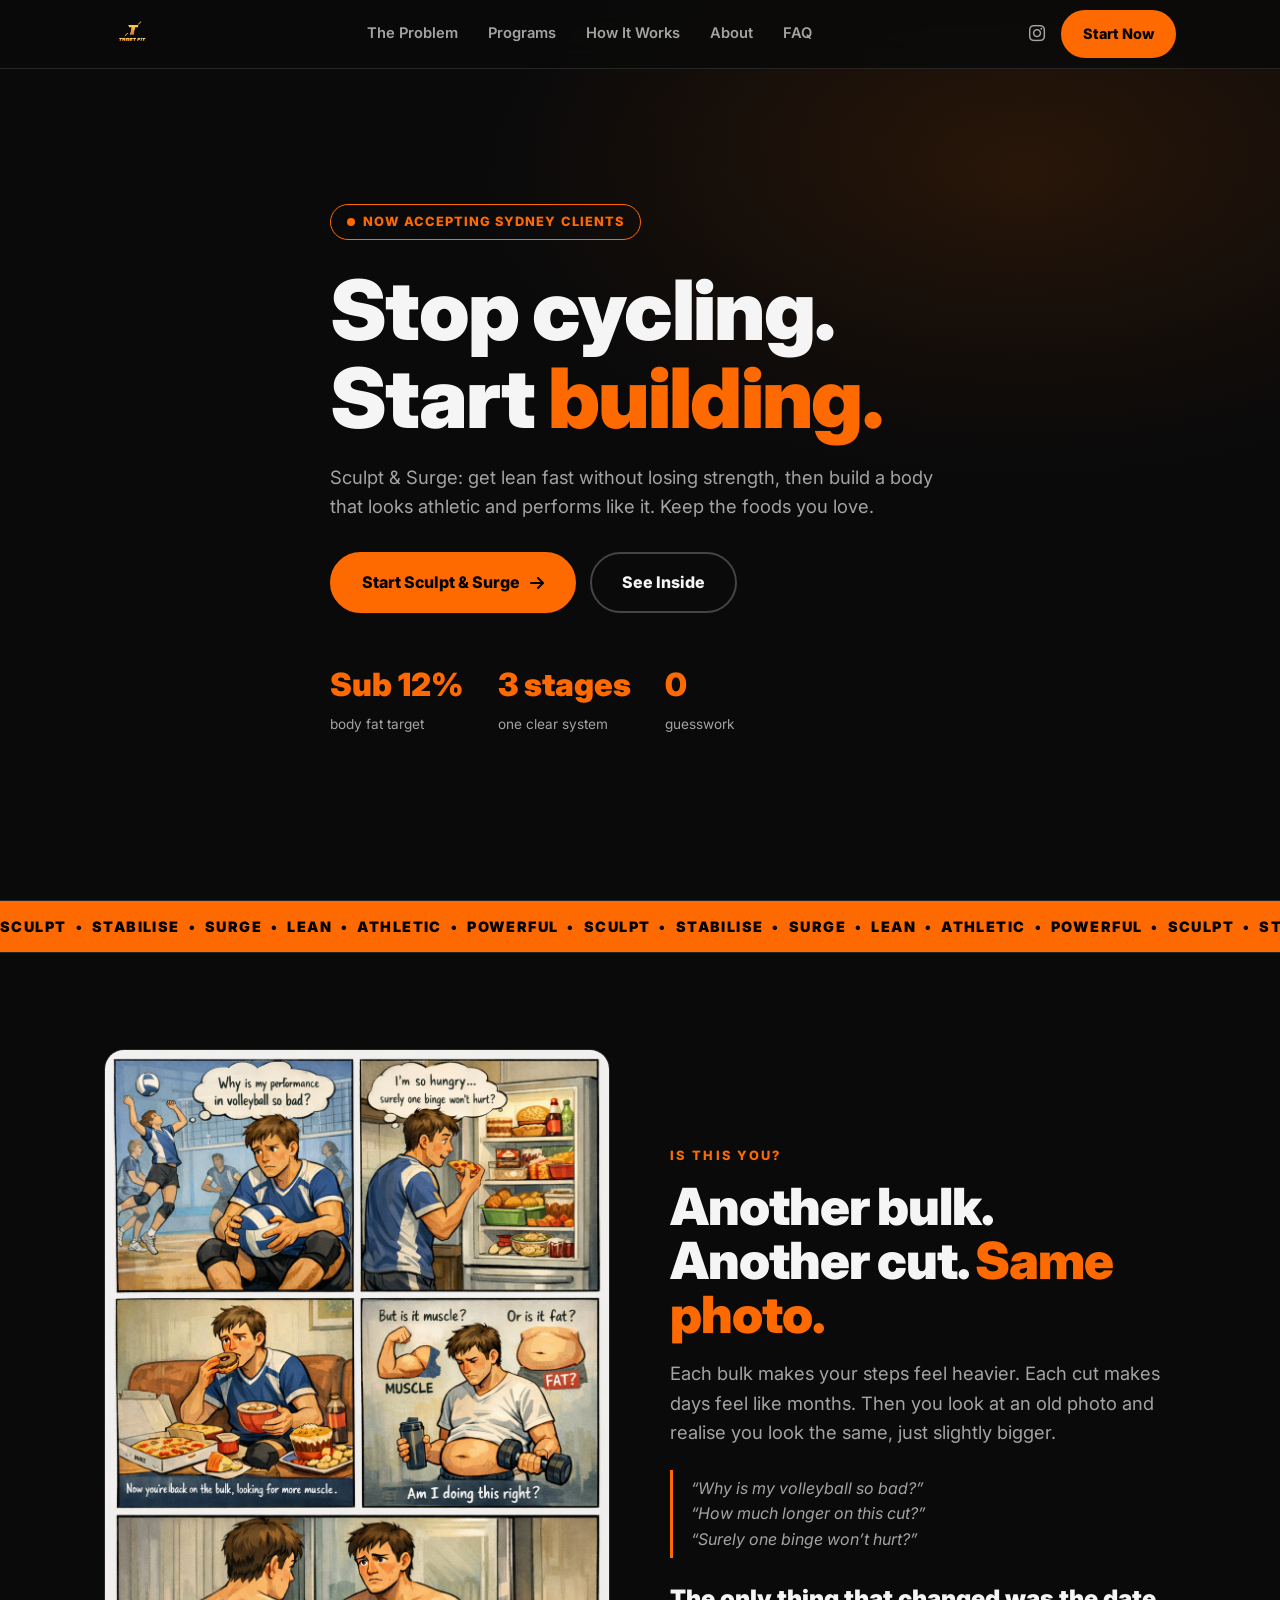
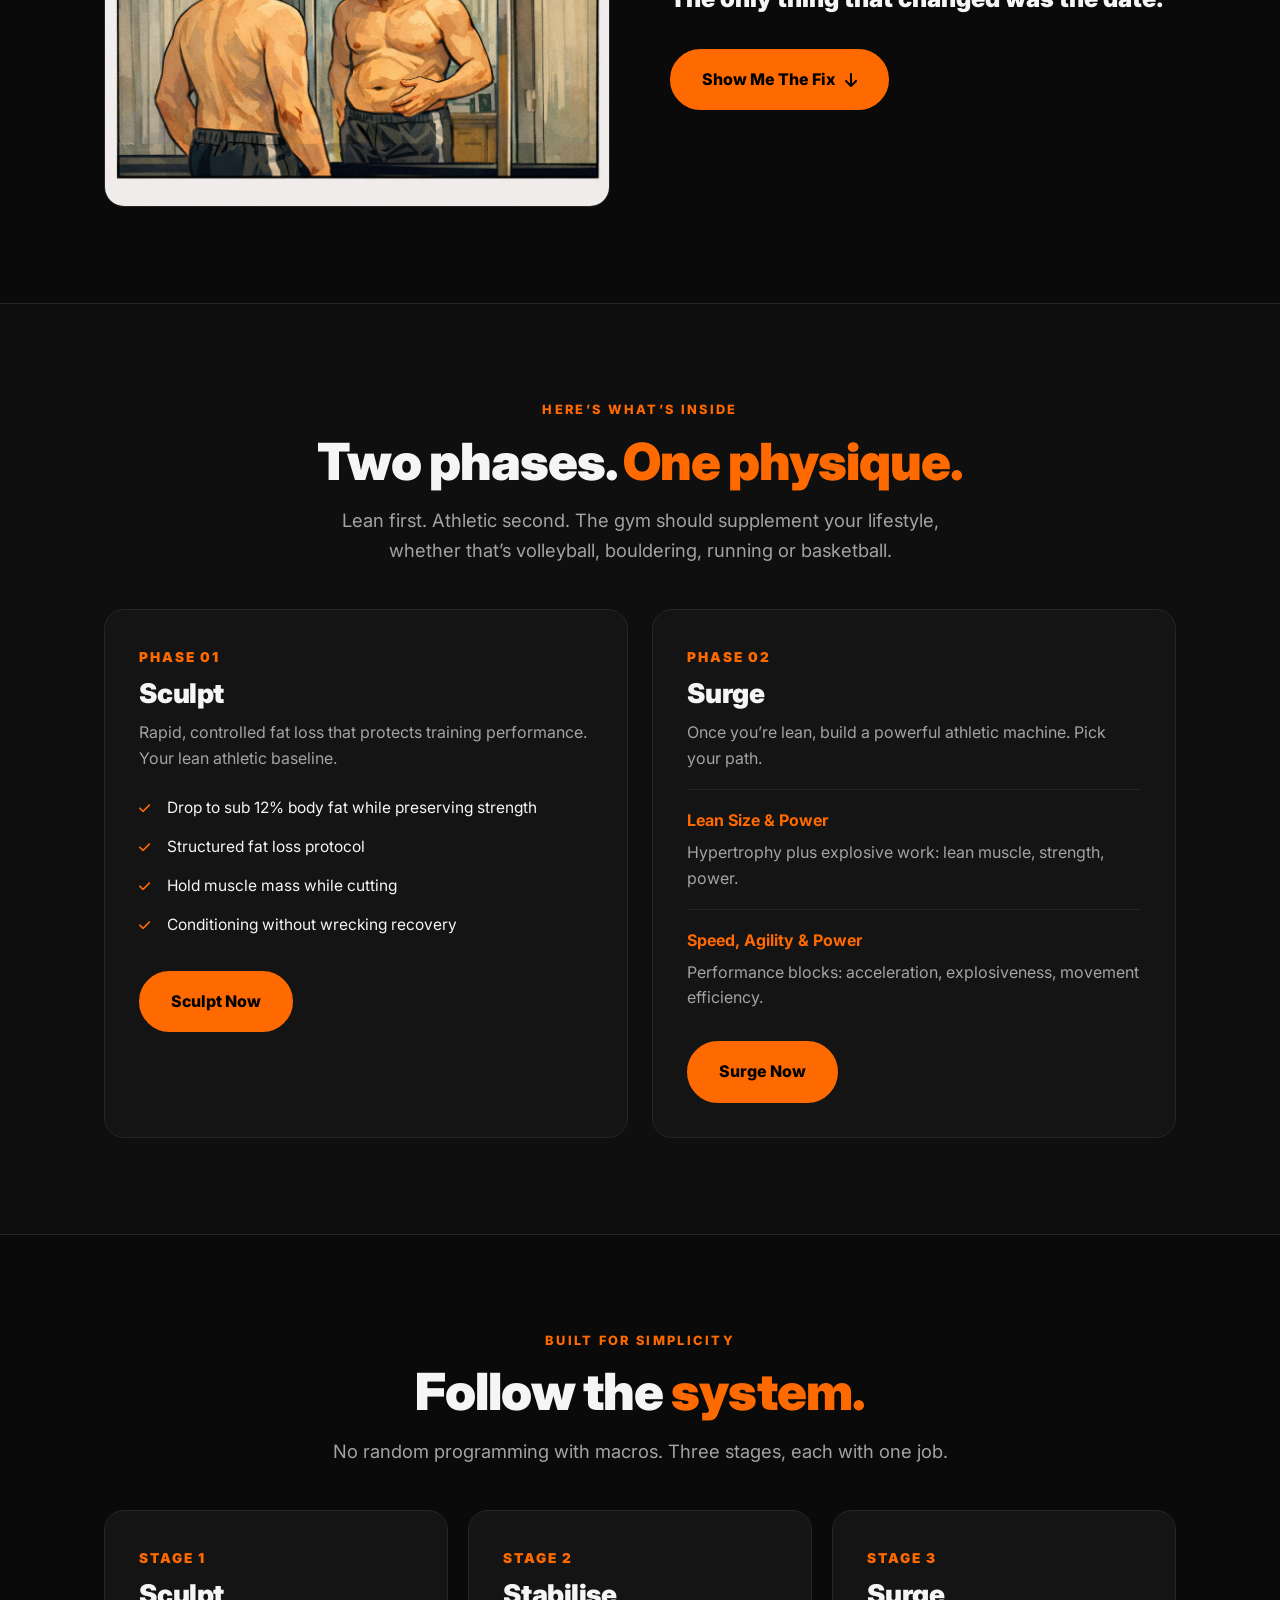
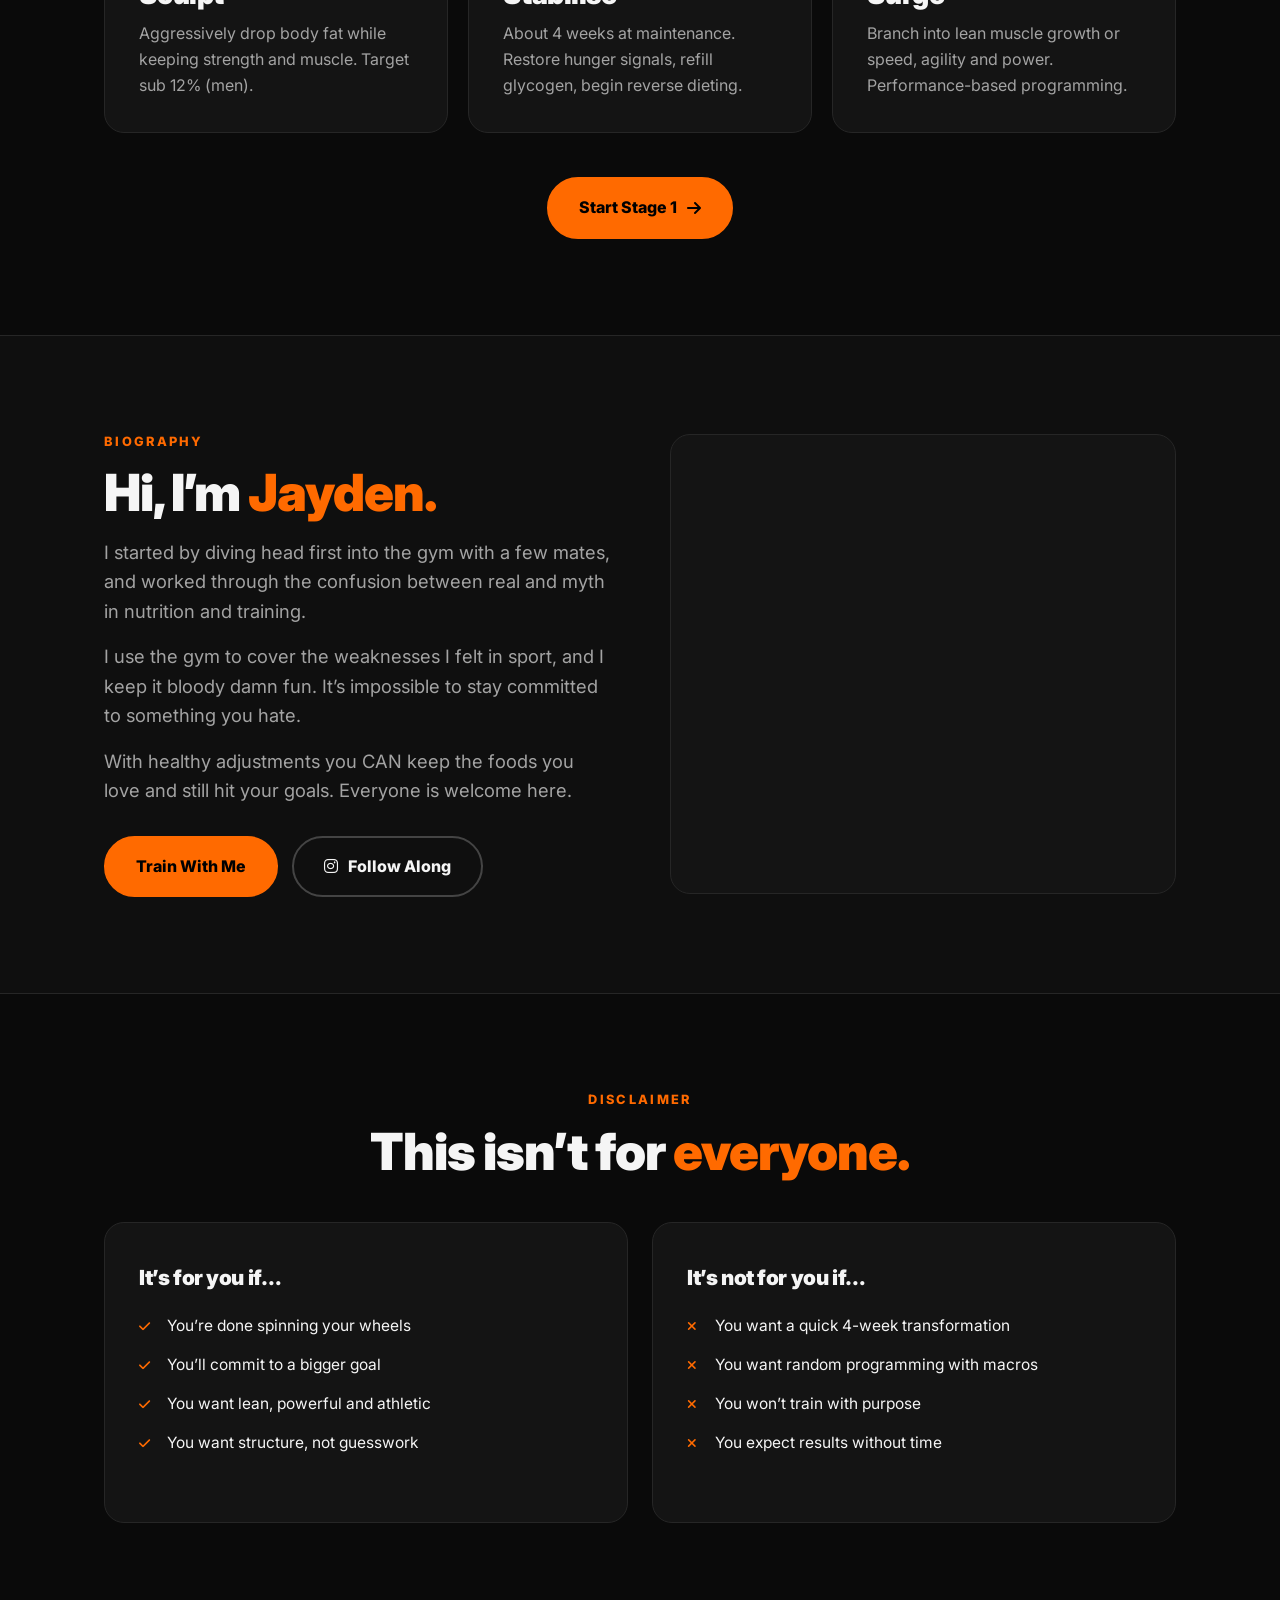
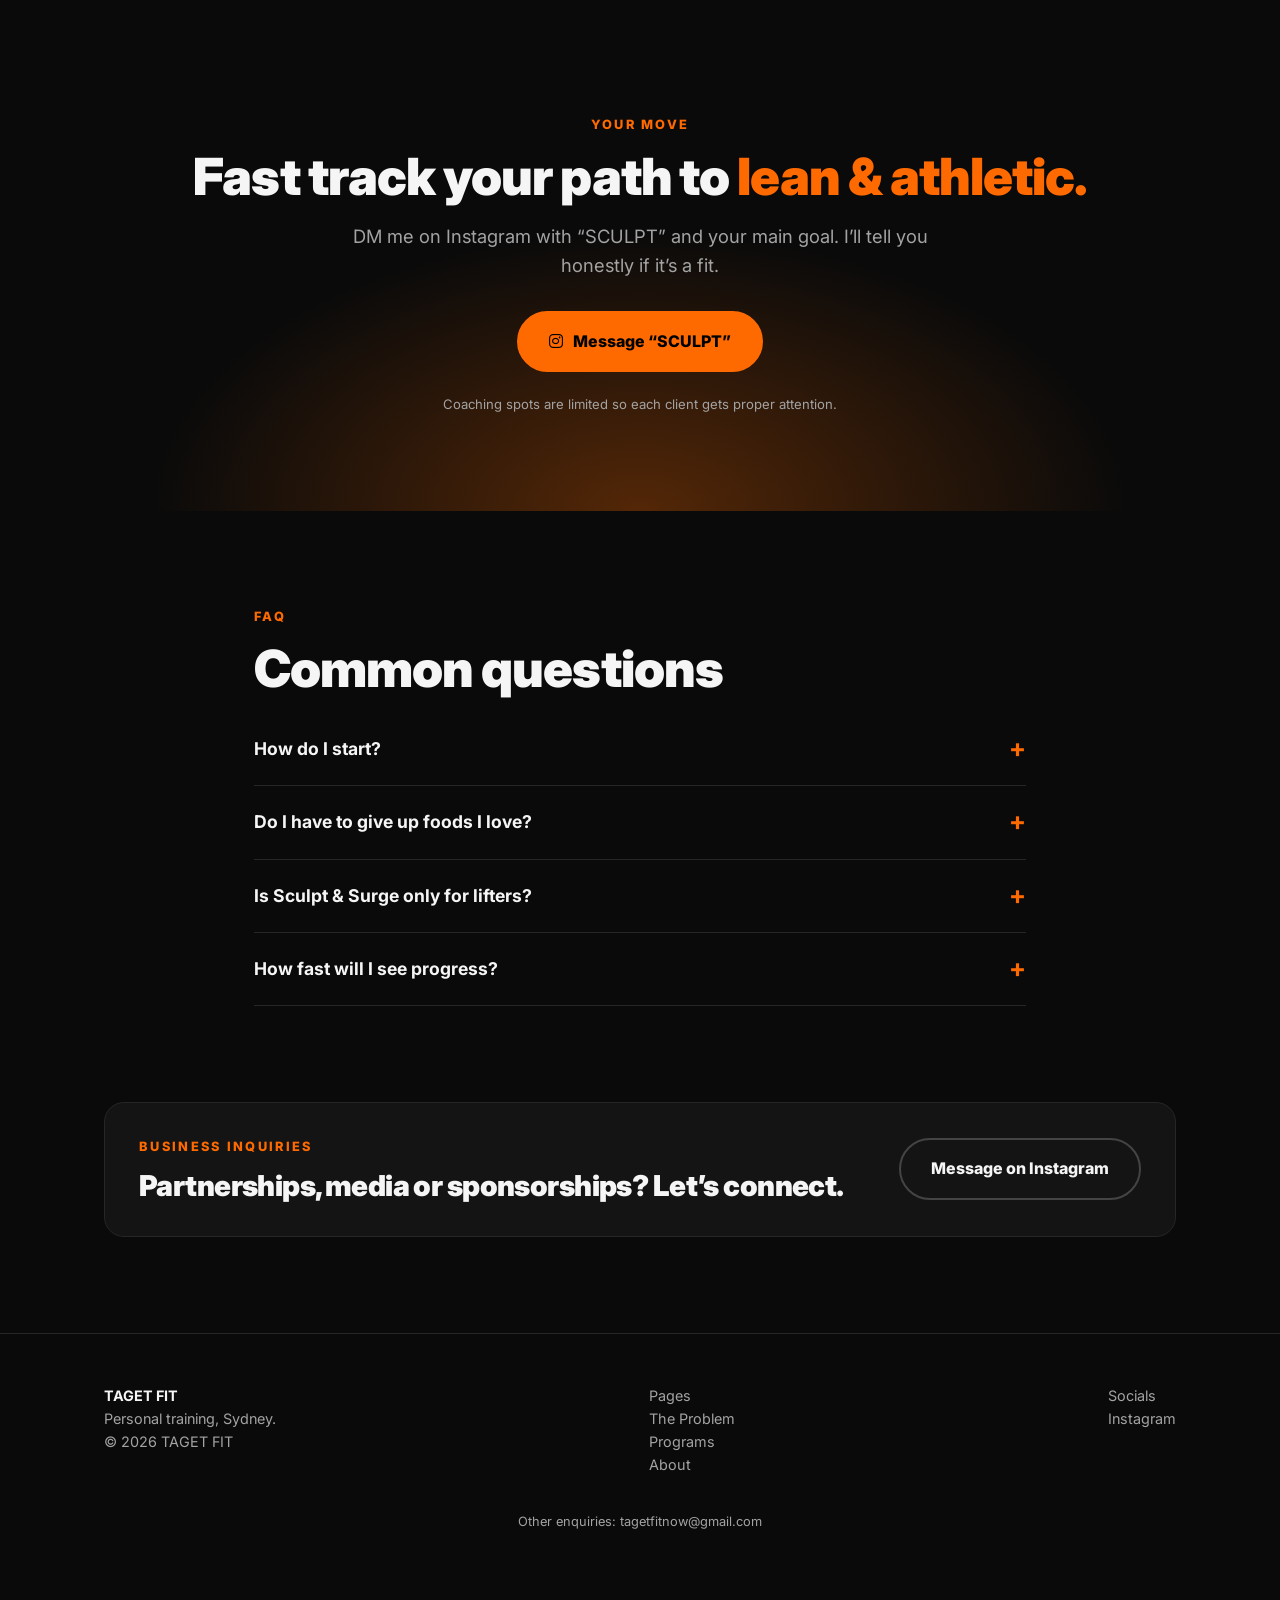
==== commit 68c5bdd2: "Revise social links and update messaging Updated social media references and modified text for clari" ====
--- a/index.html
+++ b/index.html
@@ -3,6 +3,7 @@
 <head>
 <meta charset="UTF-8">
 <meta name="viewport" content="width=device-width, initial-scale=1.0">
+<meta name="format-detection" content="email=no">
 <meta name="description" content="TAGET FIT: Sculpt & Surge. Get lean, then get athletic. Structured strength and fat loss coaching in Sydney.">
 <title>TAGET FIT | Sculpt & Surge</title>
 <link rel="preconnect" href="https://fonts.googleapis.com">
@@ -125,8 +126,7 @@
     <div class="nav-r">
       <div class="soc">
         <a href="https://www.instagram.com/taget_fit/?hl=en" target="_blank" rel="noopener" aria-label="Instagram"><i class="fab fa-instagram"></i></a>
-        <a href="https://discord.gg/jQryBeS4" target="_blank" rel="noopener" aria-label="Discord"><i class="fab fa-discord"></i></a>
-        <a href="mailto:tagetfitnow@gmail.com" aria-label="Email"><i class="fas fa-envelope"></i></a>
+        
       </div>
       <a href="#apply" class="btn sm">Start Now</a>
     </div>
@@ -258,20 +258,21 @@
   <div class="wrap rv">
     <span class="eyebrow">Your Move</span>
     <h2>Fast track your path to <span class="o">lean & athletic.</span></h2>
-    <p class="lead" style="margin:0 auto">Message me on Instagram with “SCULPT” and your main goal. I’ll tell you honestly if it’s a fit.</p>
+    <p class="lead" style="margin:0 auto">DM me on Instagram with “SCULPT” and your main goal. I’ll tell you honestly if it’s a fit.</p>
     <div class="cta-row" style="justify-content:center">
       <a href="https://www.instagram.com/taget_fit/?hl=en" target="_blank" rel="noopener" class="btn pulse"><i class="fab fa-instagram"></i> Message “SCULPT”</a>
-      <a href="mailto:tagetfitnow@gmail.com?subject=Sculpt%20%26%20Surge" class="btn ghost"><i class="fas fa-envelope"></i> Email Instead</a>
     </div>
     <p class="small">Coaching spots are limited so each client gets proper attention.</p>
   </div>
 </section>
+
+
 
 <!-- FAQ -->
 <section id="faq">
   <div class="wrap" style="max-width:820px">
     <div class="rv"><span class="eyebrow">FAQ</span><h2>Common questions</h2></div>
-    <details><summary>How do I start?</summary><p>DM “SCULPT” on Instagram or send an email. We’ll chat about your goal, training history and sport, then map your starting stage.</p></details>
+    <details><summary>How do I start?</summary><p>DM “SCULPT” on Instagram. We’ll chat about your goal, training history and sport, then map your starting stage.</p></details>
     <details><summary>Do I have to give up foods I love?</summary><p>No. The approach is built on sustainable adjustments, not a restrictive diet.</p></details>
     <details><summary>Is Sculpt & Surge only for lifters?</summary><p>No. It suits anyone playing sport or wanting to move better, including volleyball, bouldering, running and basketball.</p></details>
     <details><summary>How fast will I see progress?</summary><p>Sculpt is a structured fat loss phase with a rate of 0.75–1.5kg per week, then stabilise and surge. This is a multi-month system, not a 4-week fix.</p></details>
@@ -292,8 +293,9 @@
   <div class="wrap">
     <div><b style="color:var(--tx)">TAGET FIT</b><br>Personal training, Sydney.<br>© 2026 TAGET FIT</div>
     <div>Pages<br><a href="#story">The Problem</a><br><a href="#programs">Programs</a><br><a href="#about">About</a></div>
-    <div>Socials<br><a href="https://www.instagram.com/taget_fit/?hl=en" target="_blank" rel="noopener">Instagram</a><br><a href="https://discord.gg/jQryBeS4" target="_blank" rel="noopener">Discord</a><br><a href="mailto:tagetfitnow@gmail.com">Email</a></div>
-  </div>
+    <div>Socials<br><a href="https://www.instagram.com/taget_fit/?hl=en" target="_blank" rel="noopener">Instagram</a></div>
+  </div>
+  <p style="text-align:center;margin-top:36px;font-size:.8rem">Other enquiries: tagetfitnow@gmail.com</p>
 </footer>
 
 <div class="sticky"><a href="#apply" class="btn pulse">Start Sculpt & Surge <i class="fas fa-arrow-right"></i></a></div>
@@ -301,6 +303,7 @@
 <script>
 const io=new IntersectionObserver(e=>e.forEach(x=>{if(x.isIntersecting){x.target.classList.add('in');io.unobserve(x.target)}}),{threshold:.12});
 document.querySelectorAll('.rv').forEach(el=>io.observe(el));
+
 </script>
 </body>
 </html>
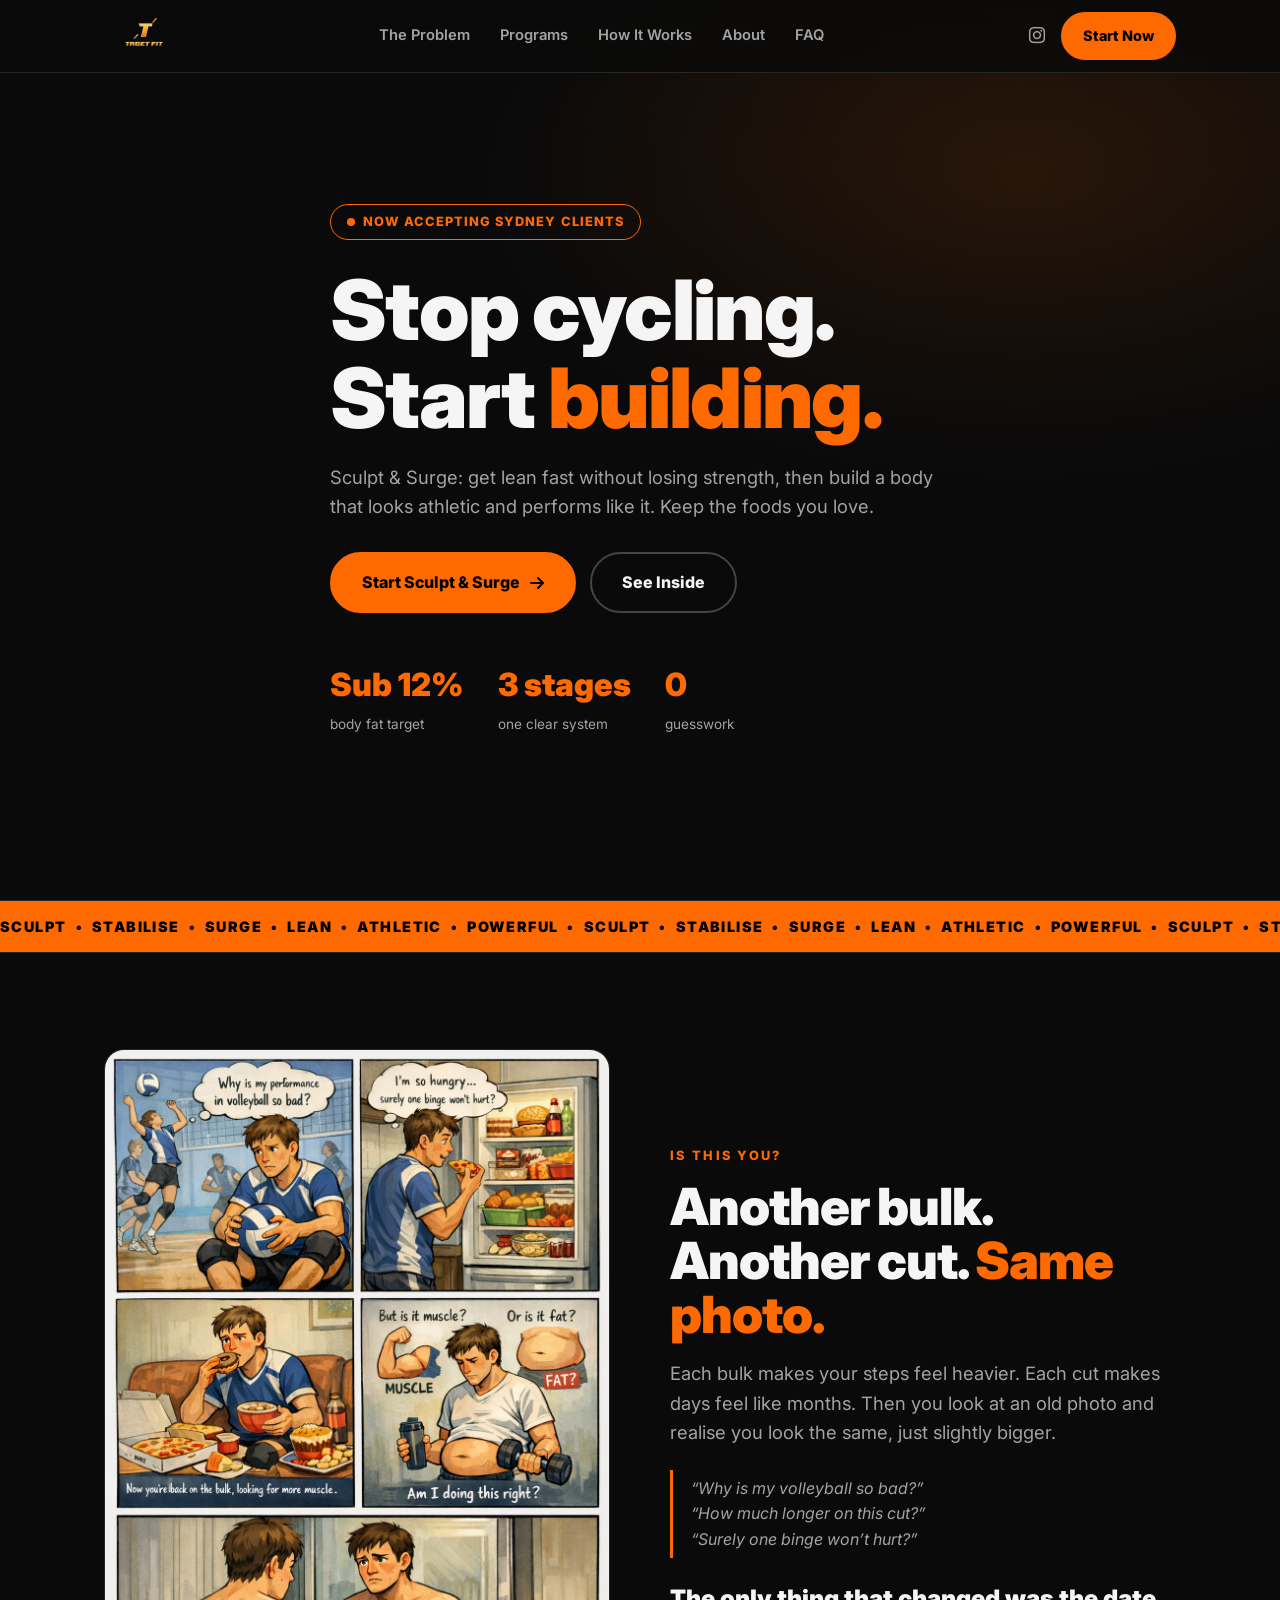
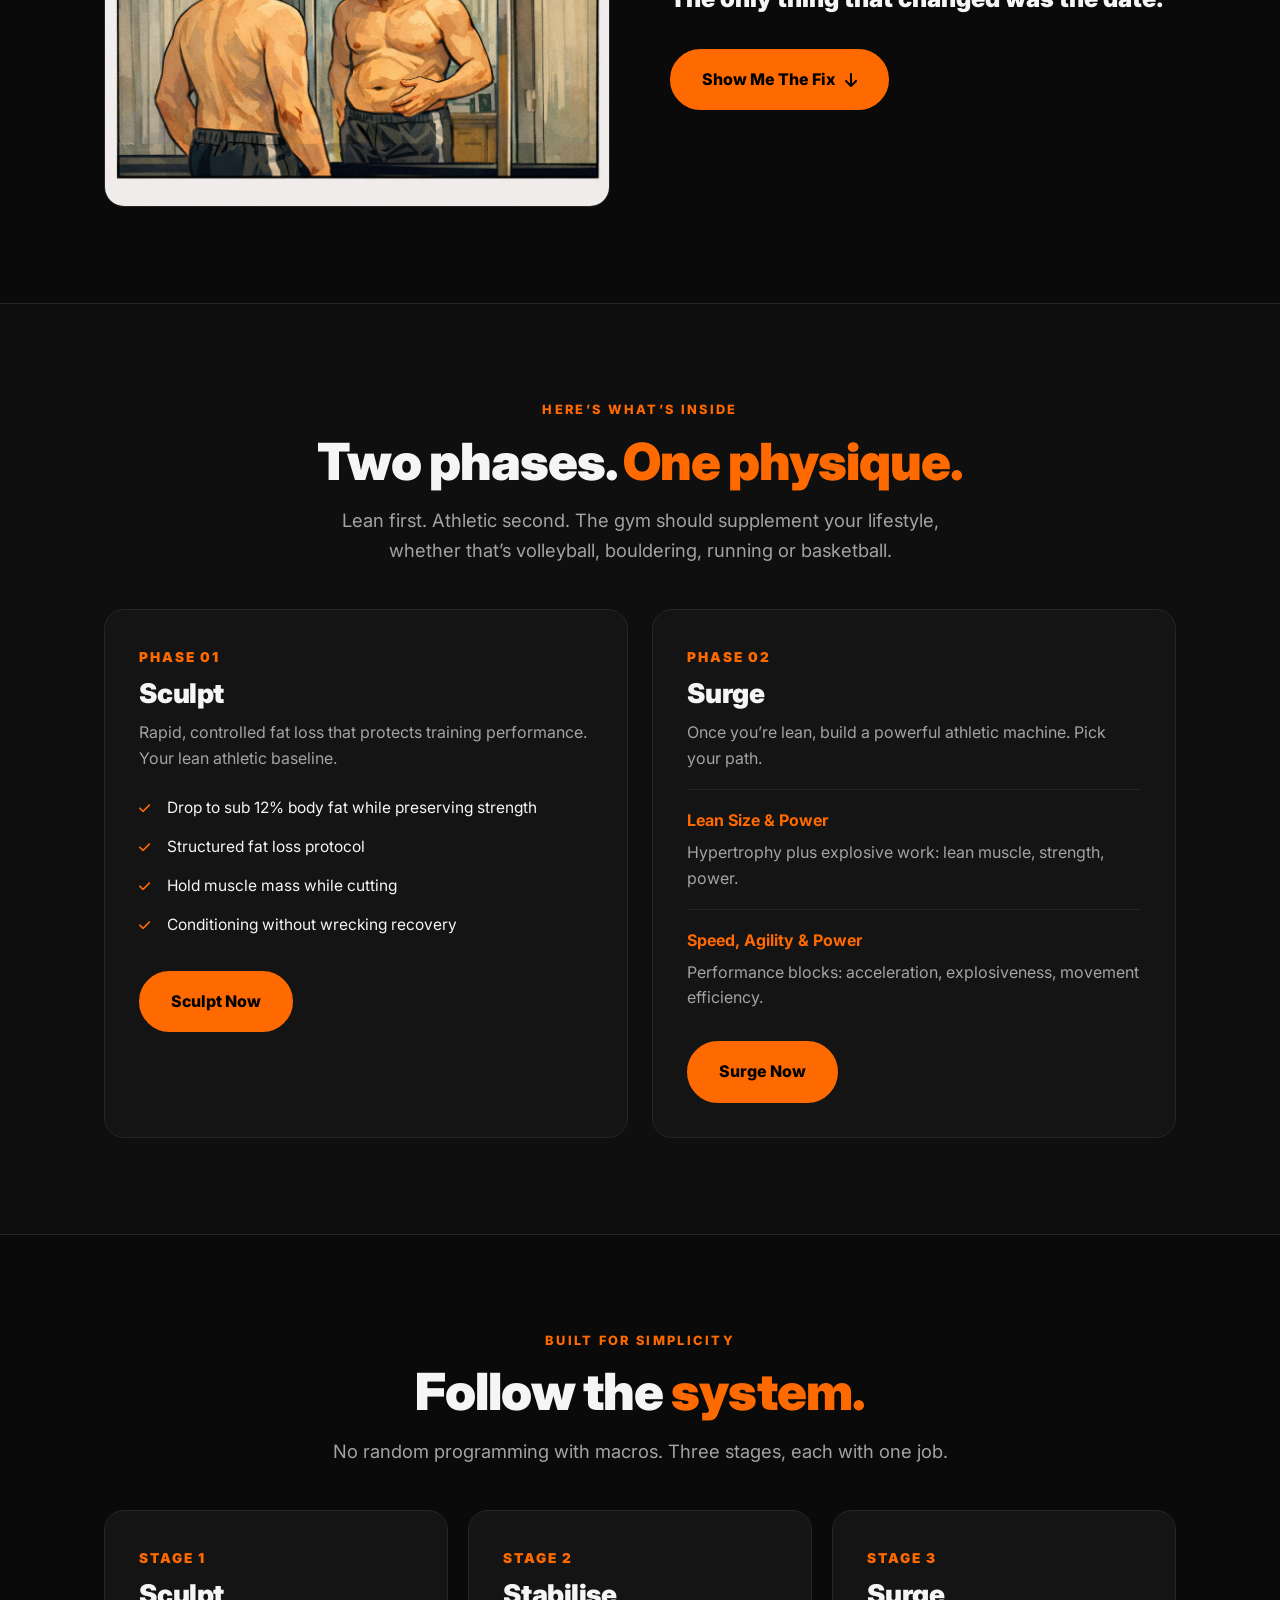
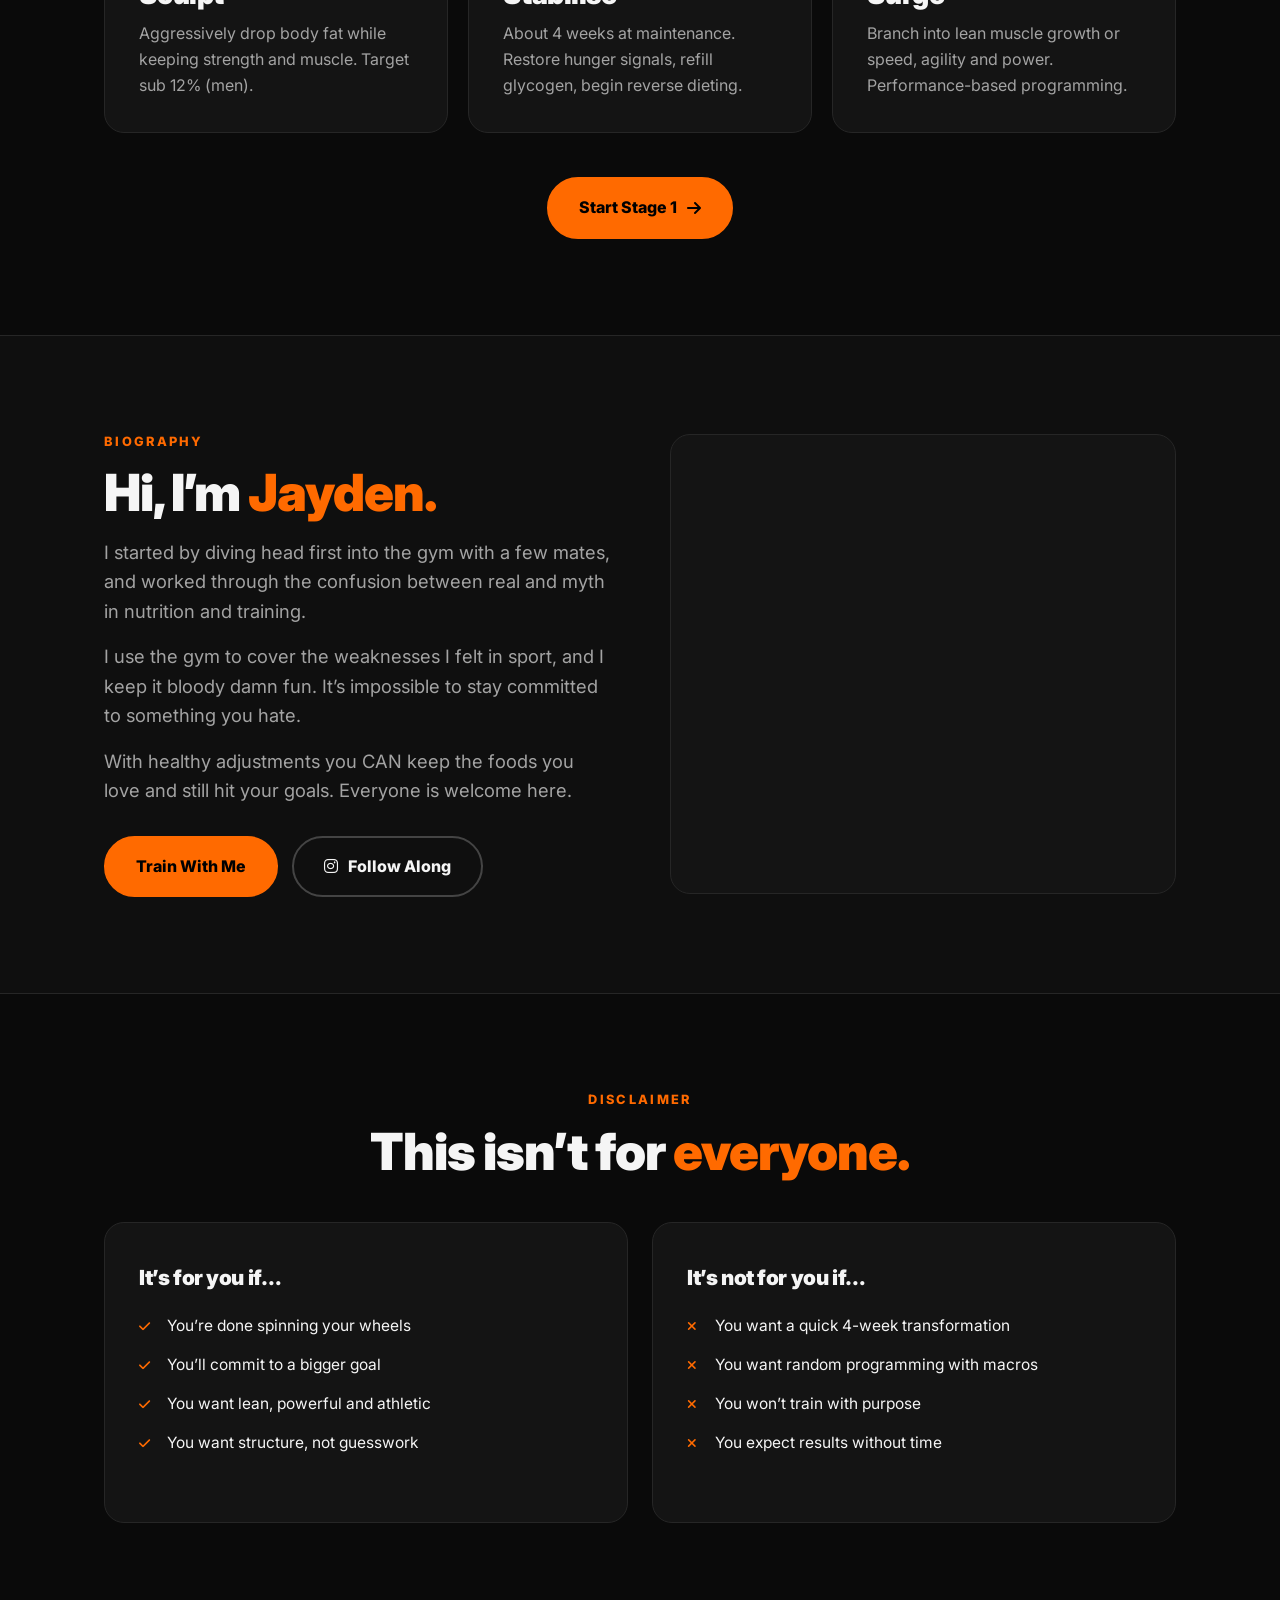
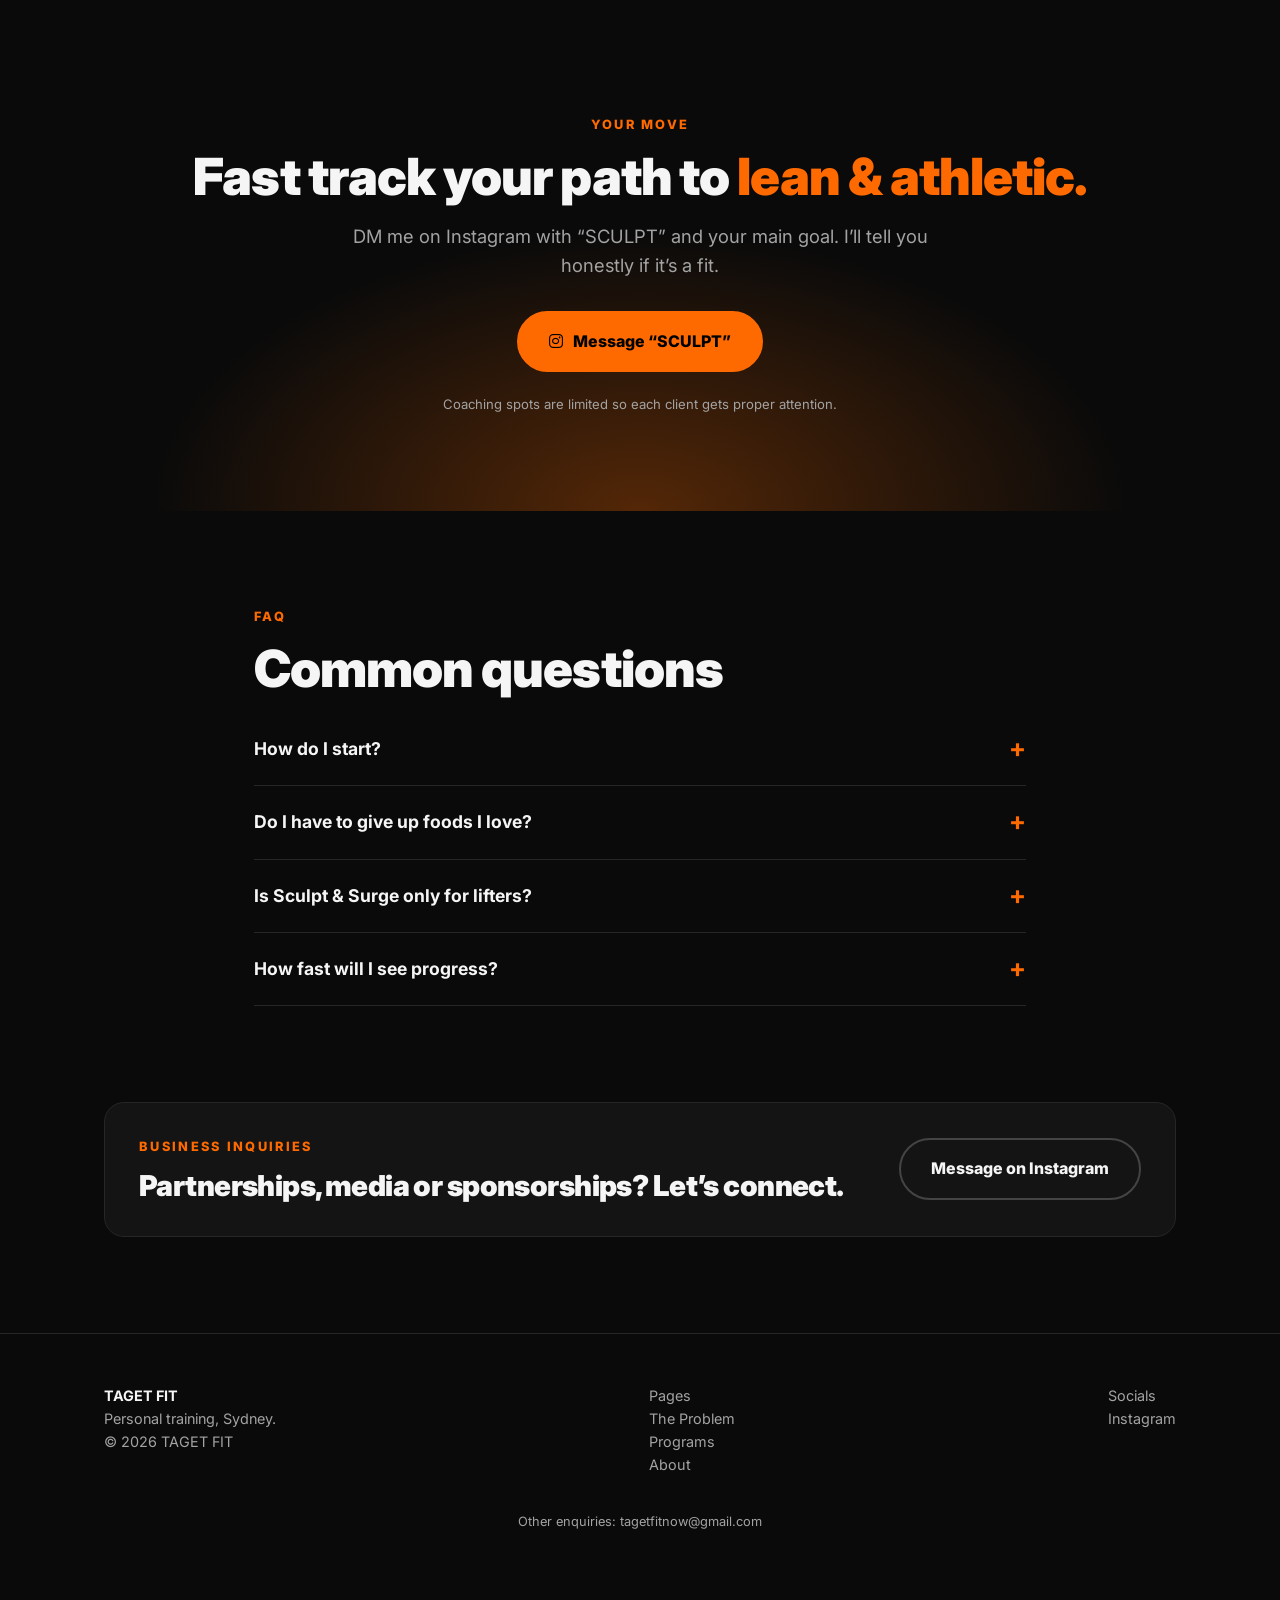
==== commit ef0b01e0: "Add favicon and adjust navigation styles" ====
--- a/index.html
+++ b/index.html
@@ -6,6 +6,9 @@
 <meta name="format-detection" content="email=no">
 <meta name="description" content="TAGET FIT: Sculpt & Surge. Get lean, then get athletic. Structured strength and fat loss coaching in Sydney.">
 <title>TAGET FIT | Sculpt & Surge</title>
+<link rel="icon" type="image/png" sizes="32x32" href="assets/favicon-32.png">
+<link rel="icon" type="image/png" sizes="512x512" href="assets/favicon.png">
+<link rel="apple-touch-icon" href="assets/apple-touch-icon.png">
 <link rel="preconnect" href="https://fonts.googleapis.com">
 <link href="https://fonts.googleapis.com/css2?family=Inter:wght@400;600;800;900&display=swap" rel="stylesheet">
 <link rel="stylesheet" href="https://cdnjs.cloudflare.com/ajax/libs/font-awesome/6.5.0/css/all.min.css">
@@ -36,8 +39,8 @@
 .center{text-align:center}.center .lead{margin:0 auto}.center .cta-row{justify-content:center}
 /* nav */
 .nav{position:fixed;top:0;left:0;right:0;z-index:50;background:rgba(10,10,10,.82);backdrop-filter:blur(14px);border-bottom:1px solid var(--line)}
-.nav .wrap{display:flex;align-items:center;justify-content:space-between;height:68px}
-.logo img{height:38px}
+.nav .wrap{display:flex;align-items:center;justify-content:space-between;height:72px}
+.logo img{height:54px;width:auto}
 .logo span{font-weight:900;letter-spacing:.04em}
 .links{display:flex;gap:30px;font-size:.92rem;font-weight:600;color:var(--mut)}
 .links a:hover{color:var(--o)}
